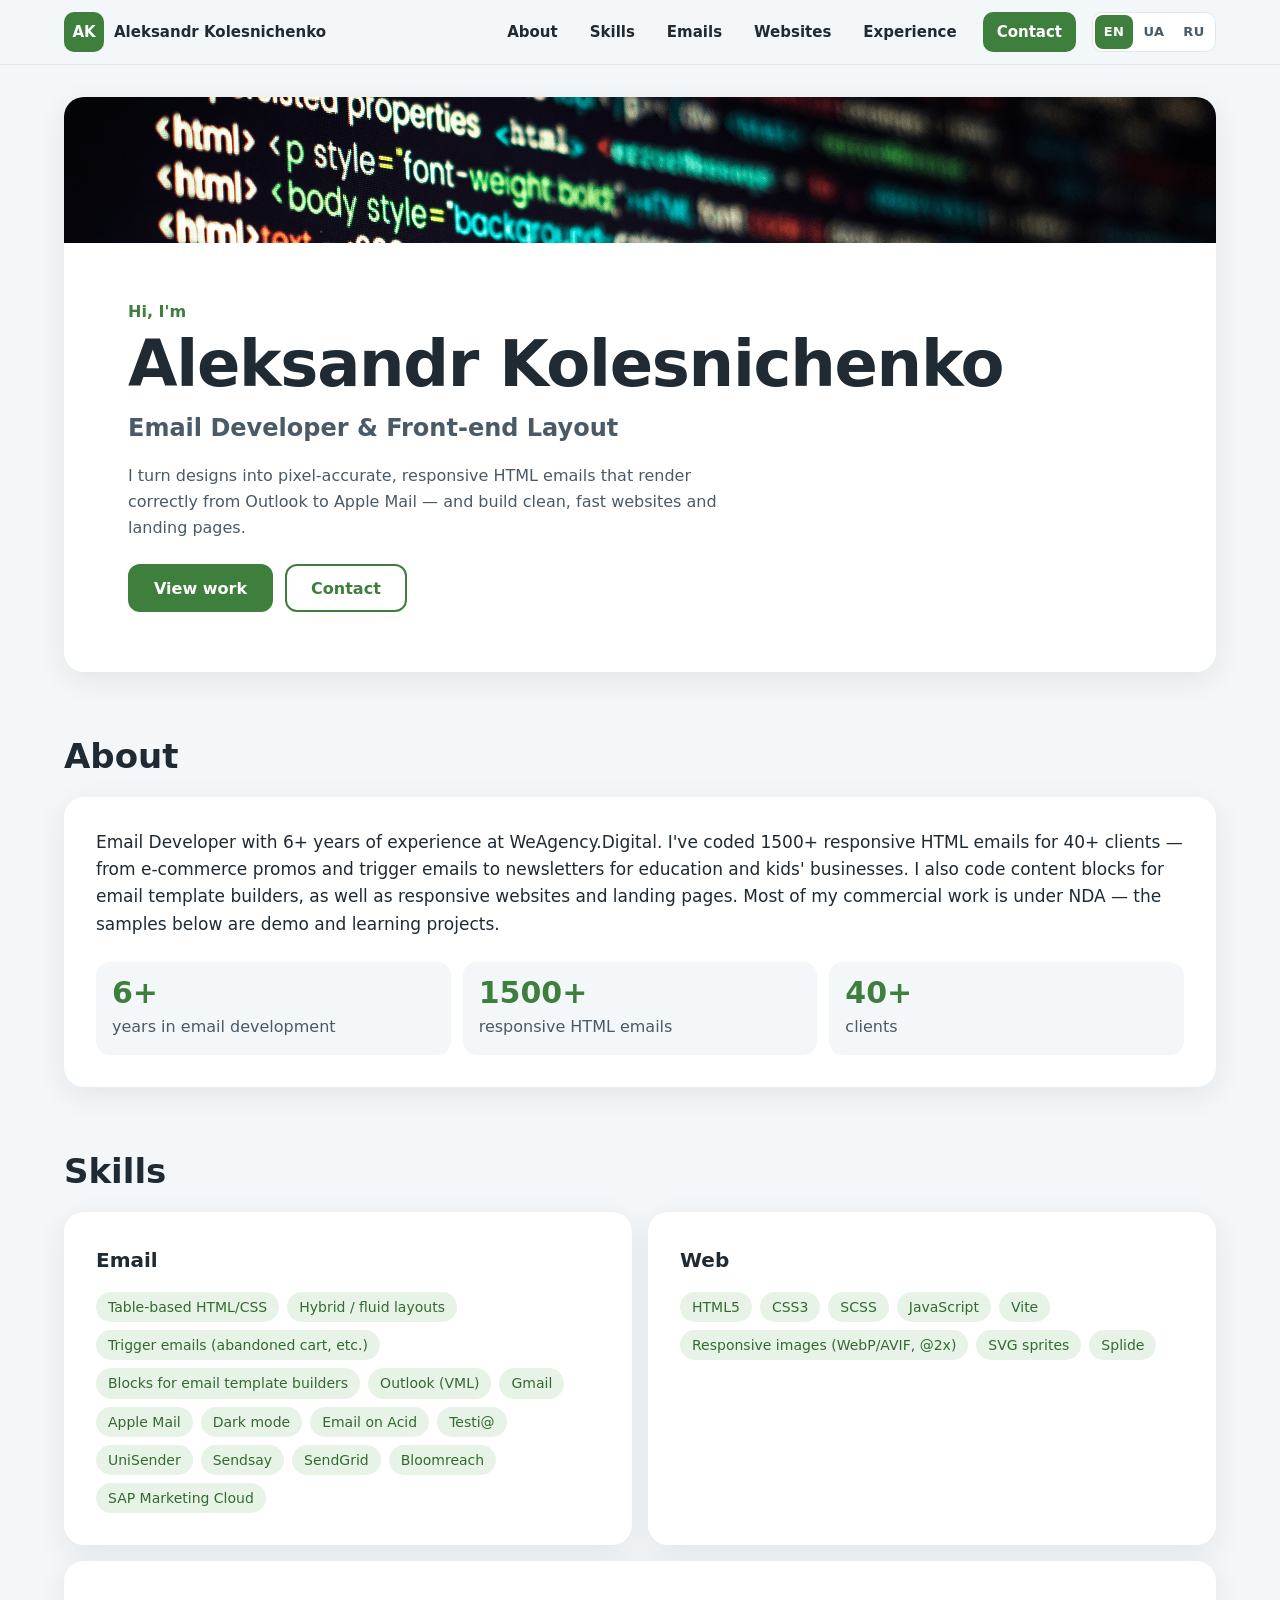
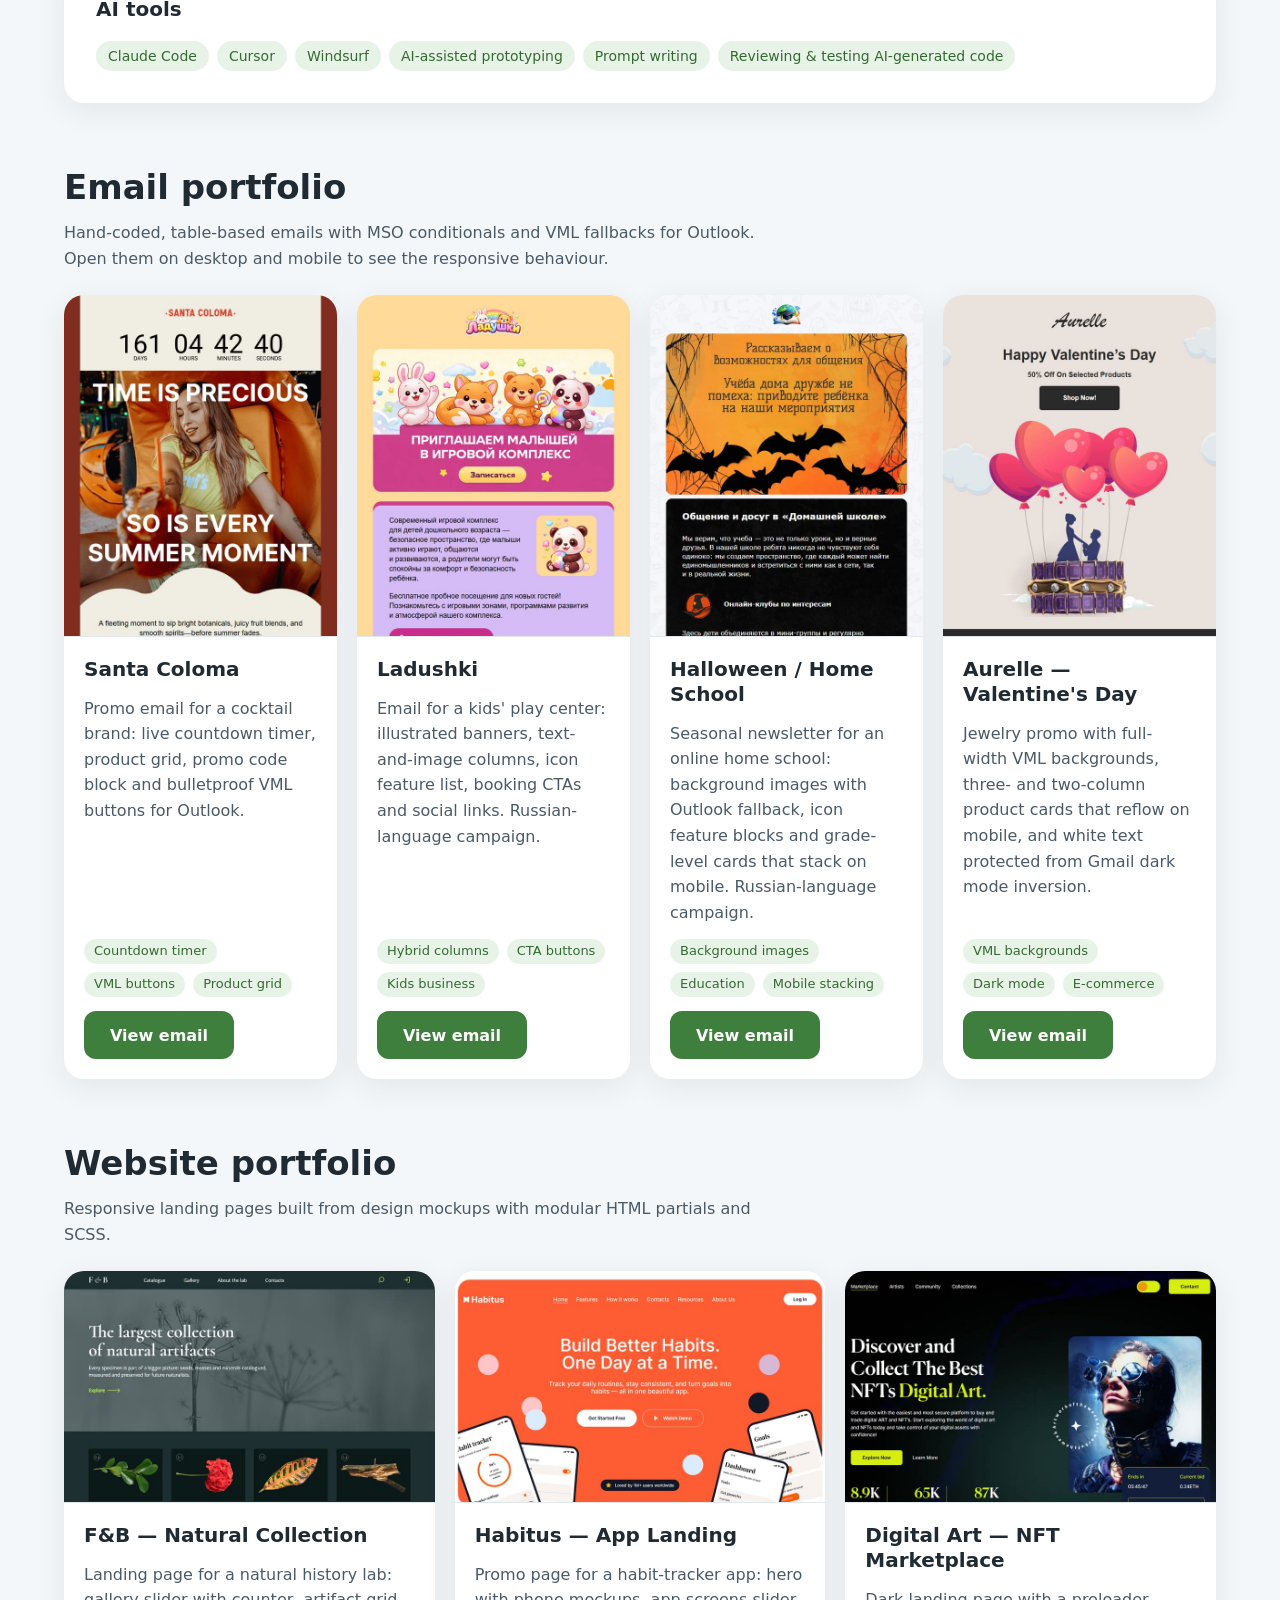
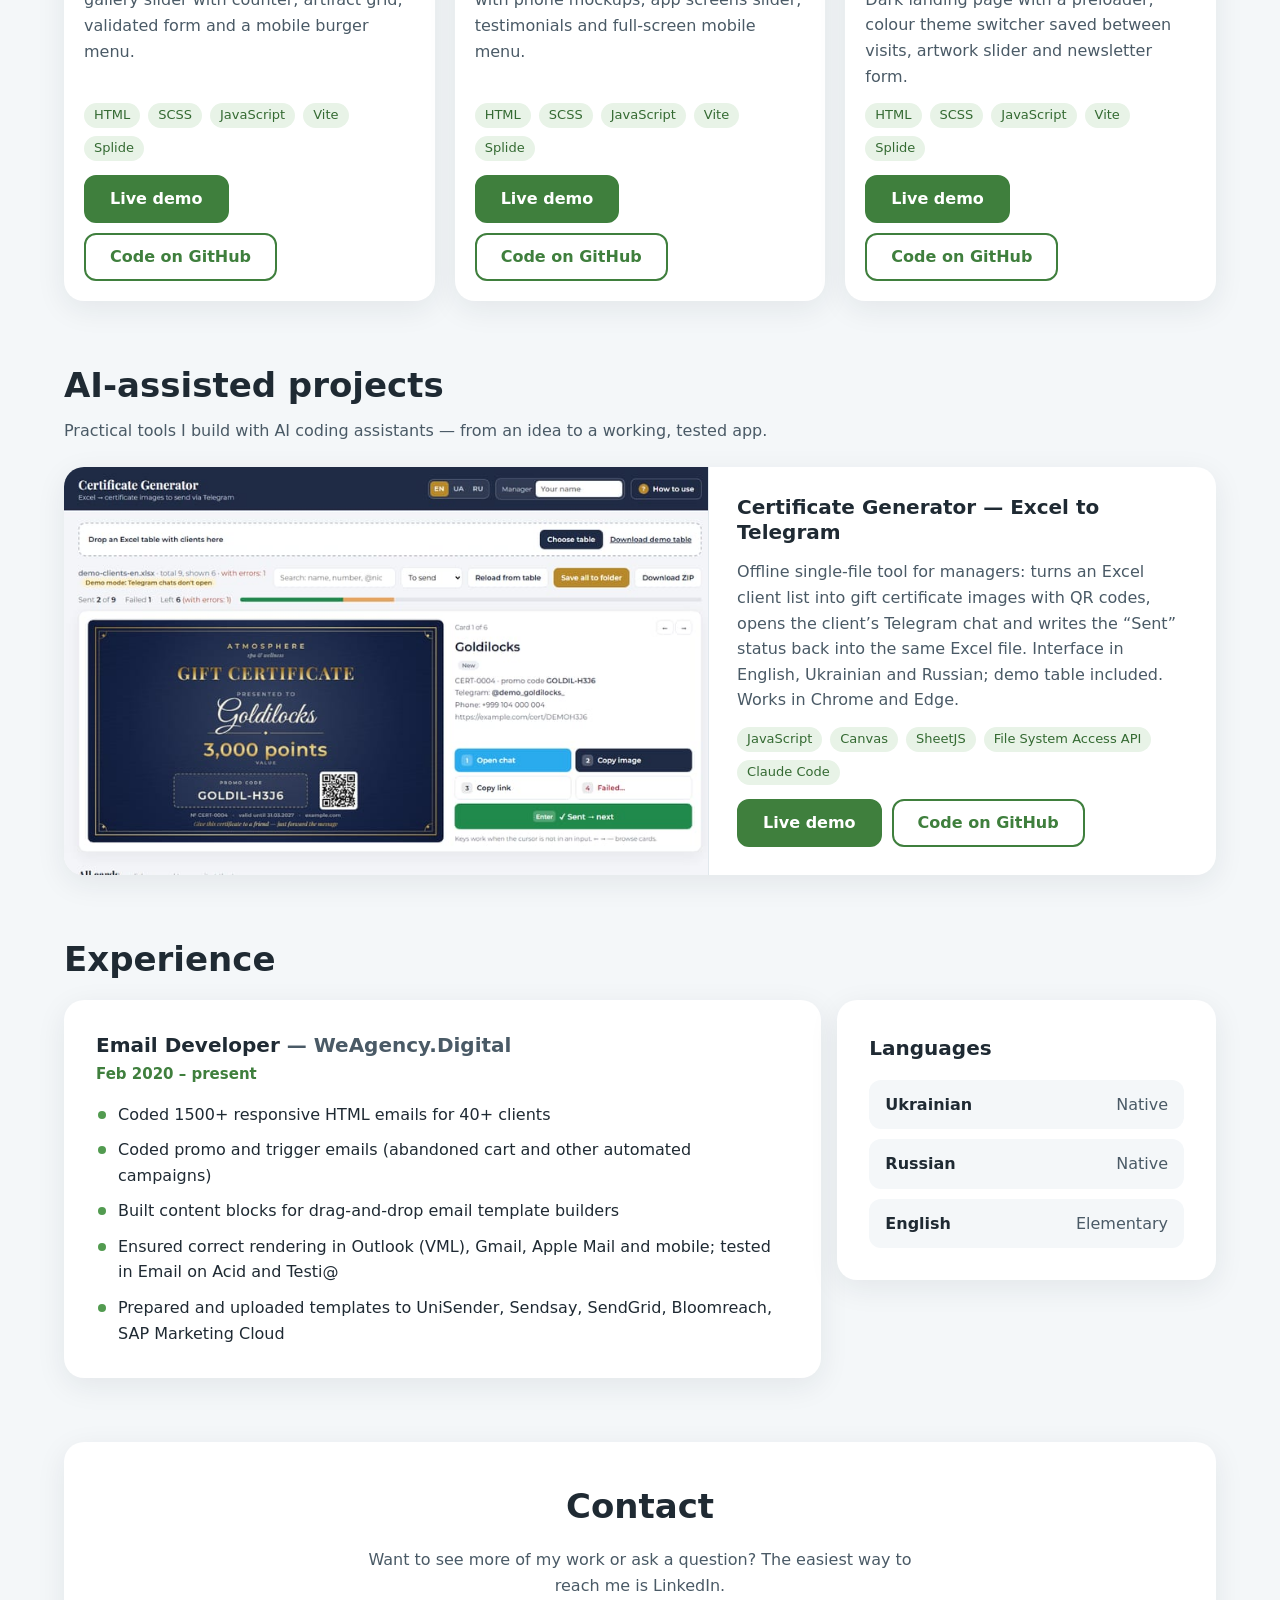
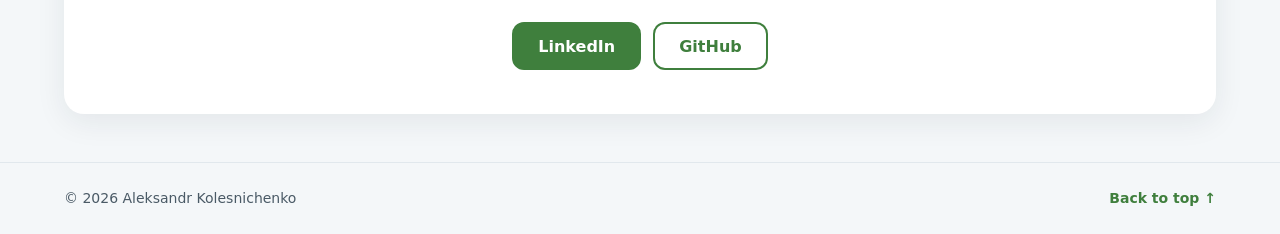
==== index.html @ 4d50a489 "CV and portfolio site (EN/UA/RU) with HTML email samples" ====
<!DOCTYPE html>
<html lang="en">

<head>
	<meta charset="utf-8">
	<meta name="viewport" content="width=device-width, initial-scale=1">
	<title>Aleksandr Kolesnichenko — Email Developer &amp; Front-end Layout</title>
	<meta name="description" content="Email Developer with 6+ years of experience: 1500+ responsive HTML emails for 40+ clients, plus responsive websites and landing pages. Portfolio and CV.">
	<meta name="author" content="Aleksandr Kolesnichenko">
	<meta name="theme-color" content="#f4f7f9">

	<meta property="og:type" content="website">
	<meta property="og:site_name" content="Aleksandr Kolesnichenko">
	<meta property="og:title" content="Aleksandr Kolesnichenko — Email Developer &amp; Front-end Layout">
	<meta property="og:description" content="6+ years, 1500+ responsive HTML emails for 40+ clients. Email and website portfolio.">
	<meta property="og:url" content="https://kolesander-2020.github.io/">
	<meta property="og:image" content="https://kolesander-2020.github.io/img/og-image.png">
	<meta property="og:image:width" content="1200">
	<meta property="og:image:height" content="630">
	<meta property="og:image:alt" content="Aleksandr Kolesnichenko — Email Developer &amp; Front-end Layout">
	<meta property="og:locale" content="en_US">
	<meta name="twitter:card" content="summary_large_image">

	<link rel="alternate" hreflang="en" href="https://kolesander-2020.github.io/">
	<link rel="alternate" hreflang="uk" href="https://kolesander-2020.github.io/uk/">
	<link rel="alternate" hreflang="ru" href="https://kolesander-2020.github.io/ru/">
	<link rel="alternate" hreflang="x-default" href="https://kolesander-2020.github.io/">

	<link rel="icon" type="image/png" sizes="32x32" href="img/favicon-32x32.png">
	<link rel="apple-touch-icon" href="img/apple-touch-icon.png">
	<link rel="stylesheet" href="css/style.css">
</head>

<body>
	<a class="skip-link" href="#main">Skip to content</a>

	<header class="header">
		<div class="container header_inner">
			<a class="logo" href="#top" aria-label="Aleksandr Kolesnichenko — back to top">
				<span class="logo_mark" aria-hidden="true">AK</span>
				<span class="logo_name">Aleksandr Kolesnichenko</span>
			</a>

			<ul class="lang-switch" aria-label="Language">
				<li><a class="lang-switch_link" href="index.html" lang="en" hreflang="en" aria-current="page" title="English">EN</a></li>
				<li><a class="lang-switch_link" href="uk/index.html" lang="uk" hreflang="uk" title="Українська">UA</a></li>
				<li><a class="lang-switch_link" href="ru/index.html" lang="ru" hreflang="ru" title="Русский">RU</a></li>
			</ul>

			<button class="burger js-burger" type="button" aria-label="Open menu" data-label-open="Open menu" data-label-close="Close menu" aria-expanded="false" aria-controls="nav">
				<span class="burger_line"></span>
			</button>

			<nav class="nav js-nav" id="nav" aria-label="Main">
				<ul class="nav_list">
					<li><a class="nav_link" href="#about">About</a></li>
					<li><a class="nav_link" href="#skills">Skills</a></li>
					<li><a class="nav_link" href="#emails">Emails</a></li>
					<li><a class="nav_link" href="#websites">Websites</a></li>
					<li><a class="nav_link" href="#experience">Experience</a></li>
					<li><a class="nav_link nav_link-accent" href="#contact">Contact</a></li>
				</ul>
			</nav>
		</div>
	</header>

	<main id="main">
		<section class="hero" id="top" aria-labelledby="hero-title">
			<div class="container">
				<div class="hero_card card">
					<img class="hero_banner" src="img/banner_top.png" width="1200" height="146" alt="">
					<div class="hero_body">
						<p class="hero_kicker">Hi, I'm</p>
						<h1 class="hero_title" id="hero-title">Aleksandr Kolesnichenko</h1>
						<p class="hero_role">Email Developer &amp; Front-end Layout</p>
						<p class="hero_text">I turn designs into pixel-accurate, responsive HTML emails that render correctly from Outlook to Apple Mail — and build clean, fast websites and landing pages.</p>
						<div class="hero_actions">
							<a class="btn btn-primary" href="#emails">View work</a>
							<a class="btn btn-outline" href="#contact">Contact</a>
						</div>
					</div>
				</div>
			</div>
		</section>

		<section class="section" id="about" aria-labelledby="about-title">
			<div class="container">
				<h2 class="section_title" id="about-title">About</h2>
				<div class="card about_card">
					<p class="about_text">Email Developer with 6+ years of experience at WeAgency.Digital. I've coded 1500+ responsive HTML emails for 40+ clients — from e-commerce promos and trigger emails to newsletters for education and kids' businesses. I also code content blocks for email template builders, as well as responsive websites and landing pages. Most of my commercial work is under NDA — the samples below are demo and learning projects.</p>
					<ul class="facts" aria-label="Key numbers">
						<li class="fact"><span class="fact_num">6+</span><span class="fact_label">years in email development</span></li>
						<li class="fact"><span class="fact_num">1500+</span><span class="fact_label">responsive HTML emails</span></li>
						<li class="fact"><span class="fact_num">40+</span><span class="fact_label">clients</span></li>
					</ul>
				</div>
			</div>
		</section>

		<section class="section" id="skills" aria-labelledby="skills-title">
			<div class="container">
				<h2 class="section_title" id="skills-title">Skills</h2>
				<div class="skills">
					<div class="card skills_group">
						<h3 class="skills_title">Email</h3>
						<ul class="tags">
							<li class="tag">Table-based HTML/CSS</li>
							<li class="tag">Hybrid / fluid layouts</li>
							<li class="tag">Trigger emails (abandoned cart, etc.)</li>
							<li class="tag">Blocks for email template builders</li>
							<li class="tag">Outlook (VML)</li>
							<li class="tag">Gmail</li>
							<li class="tag">Apple Mail</li>
							<li class="tag">Dark mode</li>
							<li class="tag">Email on Acid</li>
							<li class="tag">Testi@</li>
							<li class="tag">UniSender</li>
							<li class="tag">Sendsay</li>
							<li class="tag">SendGrid</li>
							<li class="tag">Bloomreach</li>
							<li class="tag">SAP Marketing Cloud</li>
						</ul>
					</div>
					<div class="card skills_group">
						<h3 class="skills_title">Web</h3>
						<ul class="tags">
							<li class="tag">HTML5</li>
							<li class="tag">CSS3</li>
							<li class="tag">SCSS</li>
							<li class="tag">JavaScript</li>
							<li class="tag">Vite</li>
							<li class="tag">Responsive images (WebP/AVIF, @2x)</li>
							<li class="tag">SVG sprites</li>
							<li class="tag">Splide</li>
						</ul>
					</div>
					<div class="card skills_group skills_group-wide">
						<h3 class="skills_title">AI tools</h3>
						<ul class="tags">
							<li class="tag">Claude Code</li>
							<li class="tag">Cursor</li>
							<li class="tag">Windsurf</li>
							<li class="tag">AI-assisted prototyping</li>
							<li class="tag">Prompt writing</li>
							<li class="tag">Reviewing &amp; testing AI-generated code</li>
						</ul>
					</div>
				</div>
			</div>
		</section>

		<section class="section" id="emails" aria-labelledby="emails-title">
			<div class="container">
				<h2 class="section_title" id="emails-title">Email portfolio</h2>
				<p class="section_lead">Hand-coded, table-based emails with MSO conditionals and VML fallbacks for Outlook. Open them on desktop and mobile to see the responsive behaviour.</p>
				<ul class="works works-emails">
					<li class="card work">
						<img class="work_img" src="img/email_santa.jpg" width="600" height="750" loading="lazy" alt="Santa Coloma email: brand logo, countdown timer and a summer cocktail photo">
						<div class="work_body">
							<h3 class="work_title">Santa Coloma</h3>
							<p class="work_text">Promo email for a cocktail brand: live countdown timer, product grid, promo code block and bulletproof VML buttons for Outlook.</p>
							<ul class="tags tags-small">
								<li class="tag">Countdown timer</li>
								<li class="tag">VML buttons</li>
								<li class="tag">Product grid</li>
							</ul>
							<a class="btn btn-primary work_btn" href="emails/Santa_Coloma/Santa_Coloma.html" target="_blank" rel="noopener">View email<span class="visually-hidden"> Santa Coloma (opens in a new tab)</span></a>
						</div>
					</li>
					<li class="card work">
						<img class="work_img" src="img/email_ladushki.jpg" width="600" height="750" loading="lazy" alt="Ladushki email for a kids' play center with a bright illustrated banner">
						<div class="work_body">
							<h3 class="work_title">Ladushki</h3>
							<p class="work_text">Email for a kids' play center: illustrated banners, text-and-image columns, icon feature list, booking CTAs and social links. Russian-language campaign.</p>
							<ul class="tags tags-small">
								<li class="tag">Hybrid columns</li>
								<li class="tag">CTA buttons</li>
								<li class="tag">Kids business</li>
							</ul>
							<a class="btn btn-primary work_btn" href="emails/Ladushki/Ladushki.html" target="_blank" rel="noopener">View email<span class="visually-hidden"> Ladushki (opens in a new tab)</span></a>
						</div>
					</li>
					<li class="card work">
						<img class="work_img" src="img/email_halloween.jpg" width="600" height="750" loading="lazy" alt="Halloween-themed email for an online home school">
						<div class="work_body">
							<h3 class="work_title">Halloween / Home School</h3>
							<p class="work_text">Seasonal newsletter for an online home school: background images with Outlook fallback, icon feature blocks and grade-level cards that stack on mobile. Russian-language campaign.</p>
							<ul class="tags tags-small">
								<li class="tag">Background images</li>
								<li class="tag">Education</li>
								<li class="tag">Mobile stacking</li>
							</ul>
							<a class="btn btn-primary work_btn" href="emails/Email_Halloween/Email_Halloween.html" target="_blank" rel="noopener">View email<span class="visually-hidden"> Halloween / Home School (opens in a new tab)</span></a>
						</div>
					</li>
					<li class="card work">
						<img class="work_img" src="img/email_valentines.jpg" width="600" height="750" loading="lazy" alt="Aurelle Valentine's Day jewelry email with heart balloons">
						<div class="work_body">
							<h3 class="work_title">Aurelle — Valentine's Day</h3>
							<p class="work_text">Jewelry promo with full-width VML backgrounds, three- and two-column product cards that reflow on mobile, and white text protected from Gmail dark mode inversion.</p>
							<ul class="tags tags-small">
								<li class="tag">VML backgrounds</li>
								<li class="tag">Dark mode</li>
								<li class="tag">E-commerce</li>
							</ul>
							<a class="btn btn-primary work_btn" href="emails/Valentines_Day/Valentines_Day.html" target="_blank" rel="noopener">View email<span class="visually-hidden"> Aurelle Valentine's Day (opens in a new tab)</span></a>
						</div>
					</li>
				</ul>
			</div>
		</section>

		<section class="section" id="websites" aria-labelledby="websites-title">
			<div class="container">
				<h2 class="section_title" id="websites-title">Website portfolio</h2>
				<p class="section_lead">Responsive landing pages built from design mockups with modular HTML partials and SCSS.</p>
				<ul class="works works-sites">
					<li class="card work">
						<img class="work_img" src="img/site_fb.jpg" width="800" height="500" loading="lazy" alt="F&amp;B natural artifacts collection landing page">
						<div class="work_body">
							<h3 class="work_title">F&amp;B — Natural Collection</h3>
							<p class="work_text">Landing page for a natural history lab: gallery slider with counter, artifact grid, validated form and a mobile burger menu.</p>
							<ul class="tags tags-small">
								<li class="tag">HTML</li>
								<li class="tag">SCSS</li>
								<li class="tag">JavaScript</li>
								<li class="tag">Vite</li>
								<li class="tag">Splide</li>
							</ul>
							<div class="work_actions">
								<a class="btn btn-primary" href="https://kolesander-2020.github.io/fb-natural-collection/" target="_blank" rel="noopener">Live demo<span class="visually-hidden"> F&amp;B (opens in a new tab)</span></a>
								<a class="btn btn-outline" href="https://github.com/KOLESANDER-2020/fb-natural-collection" target="_blank" rel="noopener">Code on GitHub<span class="visually-hidden"> F&amp;B (opens in a new tab)</span></a>
							</div>
						</div>
					</li>
					<li class="card work">
						<img class="work_img" src="img/site_habitus.jpg" width="800" height="500" loading="lazy" alt="Habitus habit tracker app landing page with phone mockups">
						<div class="work_body">
							<h3 class="work_title">Habitus — App Landing</h3>
							<p class="work_text">Promo page for a habit-tracker app: hero with phone mockups, app screens slider, testimonials and full-screen mobile menu.</p>
							<ul class="tags tags-small">
								<li class="tag">HTML</li>
								<li class="tag">SCSS</li>
								<li class="tag">JavaScript</li>
								<li class="tag">Vite</li>
								<li class="tag">Splide</li>
							</ul>
							<div class="work_actions">
								<a class="btn btn-primary" href="https://kolesander-2020.github.io/habitus-landing/" target="_blank" rel="noopener">Live demo<span class="visually-hidden"> Habitus (opens in a new tab)</span></a>
								<a class="btn btn-outline" href="https://github.com/KOLESANDER-2020/habitus-landing" target="_blank" rel="noopener">Code on GitHub<span class="visually-hidden"> Habitus (opens in a new tab)</span></a>
							</div>
						</div>
					</li>
					<li class="card work">
						<img class="work_img" src="img/site_marketplace.jpg" width="800" height="500" loading="lazy" alt="Digital Art NFT marketplace landing page with a dark hero section">
						<div class="work_body">
							<h3 class="work_title">Digital Art — NFT Marketplace</h3>
							<p class="work_text">Dark landing page with a preloader, colour theme switcher saved between visits, artwork slider and newsletter form.</p>
							<ul class="tags tags-small">
								<li class="tag">HTML</li>
								<li class="tag">SCSS</li>
								<li class="tag">JavaScript</li>
								<li class="tag">Vite</li>
								<li class="tag">Splide</li>
							</ul>
							<div class="work_actions">
								<a class="btn btn-primary" href="https://kolesander-2020.github.io/digital-art-nft-landing/" target="_blank" rel="noopener">Live demo<span class="visually-hidden"> Digital Art (opens in a new tab)</span></a>
								<a class="btn btn-outline" href="https://github.com/KOLESANDER-2020/digital-art-nft-landing" target="_blank" rel="noopener">Code on GitHub<span class="visually-hidden"> Digital Art (opens in a new tab)</span></a>
							</div>
						</div>
					</li>
				</ul>
			</div>
		</section>

		<section class="section" id="ai-projects" aria-labelledby="ai-title">
			<div class="container">
				<h2 class="section_title" id="ai-title">AI-assisted projects</h2>
				<p class="section_lead">Practical tools I build with AI coding assistants — from an idea to a working, tested app.</p>
				<ul class="works works-ai">
					<li class="card work work-wide">
						<img class="work_img" src="img/site_certificates.jpg" width="800" height="500" loading="lazy" alt="Certificate Generator: a gift certificate with a QR code next to the client card and Telegram sending buttons">
						<div class="work_body">
							<h3 class="work_title">Certificate Generator — Excel to Telegram</h3>
							<p class="work_text">Offline single-file tool for managers: turns an Excel client list into gift certificate images with QR codes, opens the client’s Telegram chat and writes the “Sent” status back into the same Excel file. Interface in English, Ukrainian and Russian; demo table included. Works in Chrome and Edge.</p>
							<ul class="tags tags-small">
								<li class="tag">JavaScript</li>
								<li class="tag">Canvas</li>
								<li class="tag">SheetJS</li>
								<li class="tag">File System Access API</li>
								<li class="tag">Claude Code</li>
							</ul>
							<div class="work_actions">
								<a class="btn btn-primary" href="https://kolesander-2020.github.io/certificate-generator/?lang=en" target="_blank" rel="noopener">Live demo<span class="visually-hidden"> (opens in a new tab)</span></a>
								<a class="btn btn-outline" href="https://github.com/KOLESANDER-2020/certificate-generator" target="_blank" rel="noopener">Code on GitHub<span class="visually-hidden"> (opens in a new tab)</span></a>
							</div>
						</div>
					</li>
				</ul>
			</div>
		</section>

		<section class="section" id="experience" aria-labelledby="experience-title">
			<div class="container">
				<h2 class="section_title" id="experience-title">Experience</h2>
				<div class="experience">
					<article class="card job">
						<div class="job_head">
							<h3 class="job_title">Email Developer <span class="job_company">— WeAgency.Digital</span></h3>
							<p class="job_date"><time datetime="2020-02">Feb 2020</time> – present</p>
						</div>
						<ul class="job_list">
							<li>Coded 1500+ responsive HTML emails for 40+ clients</li>
							<li>Coded promo and trigger emails (abandoned cart and other automated campaigns)</li>
							<li>Built content blocks for drag-and-drop email template builders</li>
							<li>Ensured correct rendering in Outlook (VML), Gmail, Apple Mail and mobile; tested in Email on Acid and Testi@</li>
							<li>Prepared and uploaded templates to UniSender, Sendsay, SendGrid, Bloomreach, SAP Marketing Cloud</li>
						</ul>
					</article>

					<div class="card languages">
						<h3 class="skills_title">Languages</h3>
						<ul class="lang_list">
							<li class="lang"><span class="lang_name">Ukrainian</span><span class="lang_level">Native</span></li>
							<li class="lang"><span class="lang_name">Russian</span><span class="lang_level">Native</span></li>
							<li class="lang"><span class="lang_name">English</span><span class="lang_level">Elementary</span></li>
						</ul>
					</div>
				</div>
			</div>
		</section>

		<section class="section" id="contact" aria-labelledby="contact-title">
			<div class="container">
				<div class="card contact">
					<h2 class="section_title" id="contact-title">Contact</h2>
					<p class="contact_text">Want to see more of my work or ask a question? The easiest way to reach me is LinkedIn.</p>
					<div class="contact_actions">
						<a class="btn btn-primary" href="https://www.linkedin.com/in/aleksandr-kolesnichenko-676724246/" target="_blank" rel="noopener">LinkedIn<span class="visually-hidden"> (opens in a new tab)</span></a>
						<a class="btn btn-outline" href="https://github.com/KOLESANDER-2020" target="_blank" rel="noopener">GitHub<span class="visually-hidden"> (opens in a new tab)</span></a>
					</div>
				</div>
			</div>
		</section>
	</main>

	<footer class="footer">
		<div class="container footer_inner">
			<p>&copy; <span class="js-year">2025</span> Aleksandr Kolesnichenko</p>
			<a class="footer_link" href="#top">Back to top ↑</a>
		</div>
	</footer>

	<script src="js/main.js"></script>
</body>

</html>
---- css/style.css ----
/* ==========================================================================
   Aleksandr Kolesnichenko — CV / Portfolio
   Mobile first: 375 → 768 → 1280+
   ========================================================================== */

:root {
	--bg: #f4f7f9;
	--card: #ffffff;
	--text: #1f2a33;
	--text-muted: #4a5a66;
	--accent: #529b50;
	--accent-strong: #3f7f3d;
	--accent-hover: #346a32;
	--accent-soft: #e8f3e7;
	--border: #e1e8ed;
	--radius: 20px;
	--shadow: 0 8px 30px rgba(31, 42, 51, 0.08);
	--shadow-hover: 0 14px 40px rgba(31, 42, 51, 0.14);
	--container: 1200px;
	--header-h: 64px;
	--font: system-ui, -apple-system, "Segoe UI", Roboto, "Helvetica Neue", Arial, sans-serif;
}

/* ---------- Reset ---------- */

*,
*::before,
*::after {
	box-sizing: border-box;
}

html {
	scroll-behavior: smooth;
	scroll-padding-top: calc(var(--header-h) + 16px);
	-webkit-text-size-adjust: 100%;
}

@media (prefers-reduced-motion: reduce) {
	html {
		scroll-behavior: auto;
	}

	*,
	*::before,
	*::after {
		transition: none !important;
	}
}

body {
	margin: 0;
	font-family: var(--font);
	font-size: 16px;
	line-height: 1.6;
	color: var(--text);
	background-color: var(--bg);
}

body.menu-open {
	overflow: hidden;
}

h1,
h2,
h3,
p,
ul {
	margin: 0;
}

ul {
	padding: 0;
	list-style: none;
}

img {
	display: block;
	max-width: 100%;
	height: auto;
}

a {
	color: var(--accent-strong);
}

:focus-visible {
	outline: 3px solid var(--accent-strong);
	outline-offset: 3px;
	border-radius: 4px;
}

.visually-hidden {
	position: absolute;
	width: 1px;
	height: 1px;
	margin: -1px;
	padding: 0;
	overflow: hidden;
	clip: rect(0 0 0 0);
	clip-path: inset(50%);
	white-space: nowrap;
	border: 0;
}

.skip-link {
	position: absolute;
	top: -100px;
	left: 16px;
	z-index: 100;
	padding: 10px 16px;
	border-radius: 10px;
	color: #ffffff;
	background-color: var(--accent-strong);
	text-decoration: none;
	font-weight: 600;
}

.skip-link:focus {
	top: 12px;
}

/* ---------- Layout ---------- */

.container {
	width: 100%;
	max-width: var(--container);
	margin: 0 auto;
	padding: 0 16px;
}

.card {
	background-color: var(--card);
	border-radius: var(--radius);
	box-shadow: var(--shadow);
}

.section {
	padding: 48px 0 0;
}

.section_title {
	margin-bottom: 20px;
	font-size: 28px;
	line-height: 1.2;
	font-weight: 700;
}

.section_lead {
	max-width: 720px;
	margin: -8px 0 24px;
	color: var(--text-muted);
}

/* ---------- Buttons & tags ---------- */

.btn {
	display: inline-flex;
	align-items: center;
	justify-content: center;
	min-height: 48px;
	padding: 12px 24px;
	border: 2px solid var(--accent-strong);
	border-radius: 12px;
	font-size: 16px;
	font-weight: 600;
	line-height: 1.2;
	text-align: center;
	text-decoration: none;
	transition: background-color 0.2s ease, color 0.2s ease, border-color 0.2s ease;
}

.btn-primary {
	color: #ffffff;
	background-color: var(--accent-strong);
}

.btn-primary:hover {
	background-color: var(--accent-hover);
	border-color: var(--accent-hover);
}

.btn-outline {
	color: var(--accent-strong);
	background-color: transparent;
}

.btn-outline:hover {
	color: #ffffff;
	background-color: var(--accent-strong);
}

.tags {
	display: flex;
	flex-wrap: wrap;
	gap: 8px;
}

.tag {
	padding: 6px 12px;
	border-radius: 999px;
	font-size: 14px;
	line-height: 1.3;
	color: var(--accent-hover);
	background-color: var(--accent-soft);
}

.tags-small .tag {
	padding: 4px 10px;
	font-size: 13px;
}

/* ---------- Header ---------- */

.header {
	position: sticky;
	top: 0;
	z-index: 50;
	border-bottom: 1px solid var(--border);
}

/* blur on a pseudo-element: backdrop-filter on .header itself would trap the fixed mobile nav */
.header::before {
	content: "";
	position: absolute;
	top: 0;
	right: 0;
	bottom: 0;
	left: 0;
	z-index: -1;
	background-color: rgba(244, 247, 249, 0.92);
	backdrop-filter: blur(8px);
	-webkit-backdrop-filter: blur(8px);
}

.header_inner {
	display: flex;
	align-items: center;
	justify-content: space-between;
	gap: 16px;
	min-height: var(--header-h);
}

.logo {
	display: inline-flex;
	align-items: center;
	gap: 10px;
	color: var(--text);
	font-weight: 700;
	text-decoration: none;
}

.logo_mark {
	display: inline-flex;
	align-items: center;
	justify-content: center;
	width: 40px;
	height: 40px;
	border-radius: 10px;
	font-size: 15px;
	color: #ffffff;
	background-color: var(--accent-strong);
}

.logo_name {
	font-size: 15px;
}

/* full name is in the link's aria-label; hide the text on narrow phones */
@media (max-width: 419px) {
	.logo_name {
		display: none;
	}
}

.lang-switch {
	display: flex;
	align-items: center;
	gap: 2px;
	margin-left: auto;
	padding: 3px;
	border-radius: 10px;
	background-color: var(--card);
	box-shadow: inset 0 0 0 1px var(--border);
}

.lang-switch_link {
	display: inline-flex;
	align-items: center;
	justify-content: center;
	min-width: 38px;
	height: 34px;
	padding: 0 8px;
	border-radius: 8px;
	font-size: 13px;
	font-weight: 700;
	letter-spacing: 0.03em;
	color: var(--text-muted);
	text-decoration: none;
	transition: background-color 0.2s ease, color 0.2s ease;
}

.lang-switch_link:hover {
	color: var(--accent-strong);
}

.lang-switch_link[aria-current="page"] {
	color: #ffffff;
	background-color: var(--accent-strong);
}

.burger {
	position: relative;
	z-index: 60;
	width: 44px;
	height: 44px;
	padding: 0;
	border: 0;
	border-radius: 10px;
	background-color: transparent;
	cursor: pointer;
}

.burger_line,
.burger::before,
.burger::after {
	position: absolute;
	left: 10px;
	width: 24px;
	height: 2px;
	border-radius: 2px;
	background-color: var(--text);
	transition: transform 0.3s ease, opacity 0.3s ease;
}

.burger::before,
.burger::after {
	content: "";
}

.burger_line {
	top: 21px;
}

.burger::before {
	top: 14px;
}

.burger::after {
	top: 28px;
}

.burger[aria-expanded="true"] .burger_line {
	opacity: 0;
}

.burger[aria-expanded="true"]::before {
	transform: translateY(7px) rotate(45deg);
}

.burger[aria-expanded="true"]::after {
	transform: translateY(-7px) rotate(-45deg);
}

.nav {
	display: none;
	position: fixed;
	top: 0;
	right: 0;
	bottom: 0;
	left: 0;
	z-index: 55;
	padding: calc(var(--header-h) + 24px) 16px 32px;
	overflow-y: auto;
	background-color: var(--bg);
}

.nav.open {
	display: block;
}

.nav_list {
	display: flex;
	flex-direction: column;
	gap: 8px;
}

.nav_link {
	display: block;
	padding: 12px 8px;
	font-size: 22px;
	font-weight: 600;
	color: var(--text);
	text-decoration: none;
	border-radius: 10px;
}

.nav_link:hover {
	color: var(--accent-strong);
}

/* ---------- Hero ---------- */

.hero {
	padding: 24px 0 0;
}

.hero_card {
	overflow: hidden;
}

.hero_banner {
	width: 100%;
	height: 72px;
	object-fit: cover;
}

.hero_body {
	padding: 28px 20px 32px;
}

.hero_kicker {
	margin-bottom: 4px;
	font-size: 16px;
	font-weight: 600;
	color: var(--accent-strong);
}

.hero_title {
	font-size: 34px;
	line-height: 1.1;
	font-weight: 800;
	letter-spacing: -0.02em;
}

.hero_role {
	margin-top: 10px;
	font-size: 20px;
	font-weight: 600;
	color: var(--text-muted);
}

.hero_text {
	max-width: 620px;
	margin-top: 16px;
	color: var(--text-muted);
}

.hero_actions {
	display: flex;
	flex-wrap: wrap;
	gap: 12px;
	margin-top: 24px;
}

/* ---------- About ---------- */

.about_card {
	padding: 24px 20px;
}

.about_text {
	font-size: 17px;
}

.facts {
	display: grid;
	grid-template-columns: 1fr;
	gap: 12px;
	margin-top: 24px;
}

.fact {
	display: flex;
	align-items: baseline;
	gap: 12px;
	padding: 16px;
	border-radius: 14px;
	background-color: var(--bg);
}

.fact_num {
	font-size: 30px;
	font-weight: 800;
	line-height: 1;
	color: var(--accent-strong);
}

.fact_label {
	color: var(--text-muted);
}

/* ---------- Skills ---------- */

.skills {
	display: grid;
	gap: 16px;
}

.skills_group {
	padding: 24px 20px;
}

.skills_title {
	margin-bottom: 16px;
	font-size: 20px;
}

/* ---------- Works ---------- */

.works {
	display: grid;
	gap: 20px;
}

.work {
	display: flex;
	flex-direction: column;
	overflow: hidden;
	transition: box-shadow 0.2s ease, transform 0.2s ease;
}

.work:hover {
	box-shadow: var(--shadow-hover);
	transform: translateY(-2px);
}

.work_img {
	width: 100%;
	border-bottom: 1px solid var(--border);
	background-color: var(--bg);
}

.works-emails .work_img {
	aspect-ratio: 4 / 5;
	object-fit: cover;
	object-position: top;
}

.works-sites .work_img {
	aspect-ratio: 16 / 10;
	object-fit: cover;
	object-position: top;
}

.work_body {
	display: flex;
	flex-direction: column;
	flex-grow: 1;
	gap: 14px;
	padding: 20px;
}

.work_title {
	font-size: 20px;
	line-height: 1.25;
}

.work_text {
	flex-grow: 1;
	color: var(--text-muted);
}

.work_btn {
	align-self: flex-start;
}

.work_actions {
	display: flex;
	flex-wrap: wrap;
	gap: 10px;
}

.works-ai .work_img {
	aspect-ratio: 16 / 10;
	object-fit: cover;
	object-position: top left;
}

/* ---------- Experience ---------- */

.experience {
	display: grid;
	gap: 16px;
}

.job,
.languages {
	padding: 24px 20px;
}

.job_head {
	margin-bottom: 16px;
}

.job_title {
	font-size: 20px;
	line-height: 1.3;
}

.job_company {
	font-weight: 600;
	color: var(--text-muted);
}

.job_date {
	margin-top: 4px;
	font-size: 15px;
	color: var(--accent-strong);
	font-weight: 600;
}

.job_list {
	display: grid;
	gap: 10px;
}

.job_list li {
	position: relative;
	padding-left: 22px;
}

.job_list li::before {
	content: "";
	position: absolute;
	top: 9px;
	left: 2px;
	width: 8px;
	height: 8px;
	border-radius: 50%;
	background-color: var(--accent);
}

.lang_list {
	display: grid;
	gap: 10px;
}

.lang {
	display: flex;
	justify-content: space-between;
	gap: 12px;
	padding: 12px 16px;
	border-radius: 12px;
	background-color: var(--bg);
}

.lang_name {
	font-weight: 600;
}

.lang_level {
	color: var(--text-muted);
}

/* ---------- Contact ---------- */

.contact {
	padding: 28px 20px;
	text-align: center;
}

.contact_text {
	max-width: 560px;
	margin: 0 auto;
	color: var(--text-muted);
}

.contact_actions {
	display: flex;
	flex-wrap: wrap;
	justify-content: center;
	gap: 12px;
	margin-top: 24px;
}

/* ---------- Footer ---------- */

.footer {
	margin-top: 48px;
	padding: 24px 0;
	border-top: 1px solid var(--border);
	font-size: 14px;
	color: var(--text-muted);
}

.footer_inner {
	display: flex;
	flex-wrap: wrap;
	align-items: center;
	justify-content: space-between;
	gap: 12px;
}

.footer_link {
	color: var(--accent-strong);
	text-decoration: none;
	font-weight: 600;
}

.footer_link:hover {
	text-decoration: underline;
}

/* ==========================================================================
   Tablet 768+
   ========================================================================== */

@media (min-width: 768px) {
	.container {
		padding: 0 24px;
	}

	.section {
		padding-top: 64px;
	}

	.section_title {
		font-size: 34px;
	}

	.hero {
		padding-top: 32px;
	}

	.hero_banner {
		height: 110px;
	}

	.hero_body {
		padding: 40px 40px 44px;
	}

	.hero_title {
		font-size: 52px;
	}

	.hero_role {
		font-size: 24px;
	}

	.about_card,
	.skills_group,
	.job,
	.languages {
		padding: 32px;
	}

	.facts {
		grid-template-columns: repeat(3, 1fr);
	}

	.fact {
		flex-direction: column;
		gap: 6px;
	}

	.skills {
		grid-template-columns: 1fr 1fr;
	}

	.skills_group-wide {
		grid-column: 1 / -1;
	}

	.works-emails,
	.works-sites {
		grid-template-columns: repeat(2, 1fr);
	}

	.contact {
		padding: 44px 32px;
	}
}

/* ==========================================================================
   Desktop 1024+ (nav in header)
   ========================================================================== */

@media (min-width: 1024px) {
	.burger {
		display: none;
	}

	.lang-switch {
		order: 2;
		margin-left: 0;
	}

	.nav {
		order: 1;
		margin-left: auto;
		display: block;
		position: static;
		padding: 0;
		overflow: visible;
		background-color: transparent;
	}

	.nav_list {
		flex-direction: row;
		align-items: center;
		gap: 4px;
	}

	.nav_link {
		padding: 8px 14px;
		font-size: 15px;
	}

	.nav_link-accent {
		margin-left: 8px;
		color: #ffffff;
		background-color: var(--accent-strong);
	}

	.nav_link-accent:hover {
		color: #ffffff;
		background-color: var(--accent-hover);
	}

	.work-wide {
		flex-direction: row;
	}

	.work-wide .work_img {
		width: 56%;
		flex-shrink: 0;
		border-bottom: 0;
		border-right: 1px solid var(--border);
	}

	.work-wide .work_body {
		padding: 28px;
	}
}

/* ==========================================================================
   Desktop 1280+
   ========================================================================== */

@media (min-width: 1280px) {
	.hero_banner {
		height: 146px;
	}

	.hero_body {
		padding: 56px 64px 60px;
	}

	.hero_title {
		font-size: 64px;
	}

	.works-emails {
		grid-template-columns: repeat(4, 1fr);
	}

	.works-sites {
		grid-template-columns: repeat(3, 1fr);
	}

	.experience {
		grid-template-columns: 2fr 1fr;
		align-items: start;
	}
}
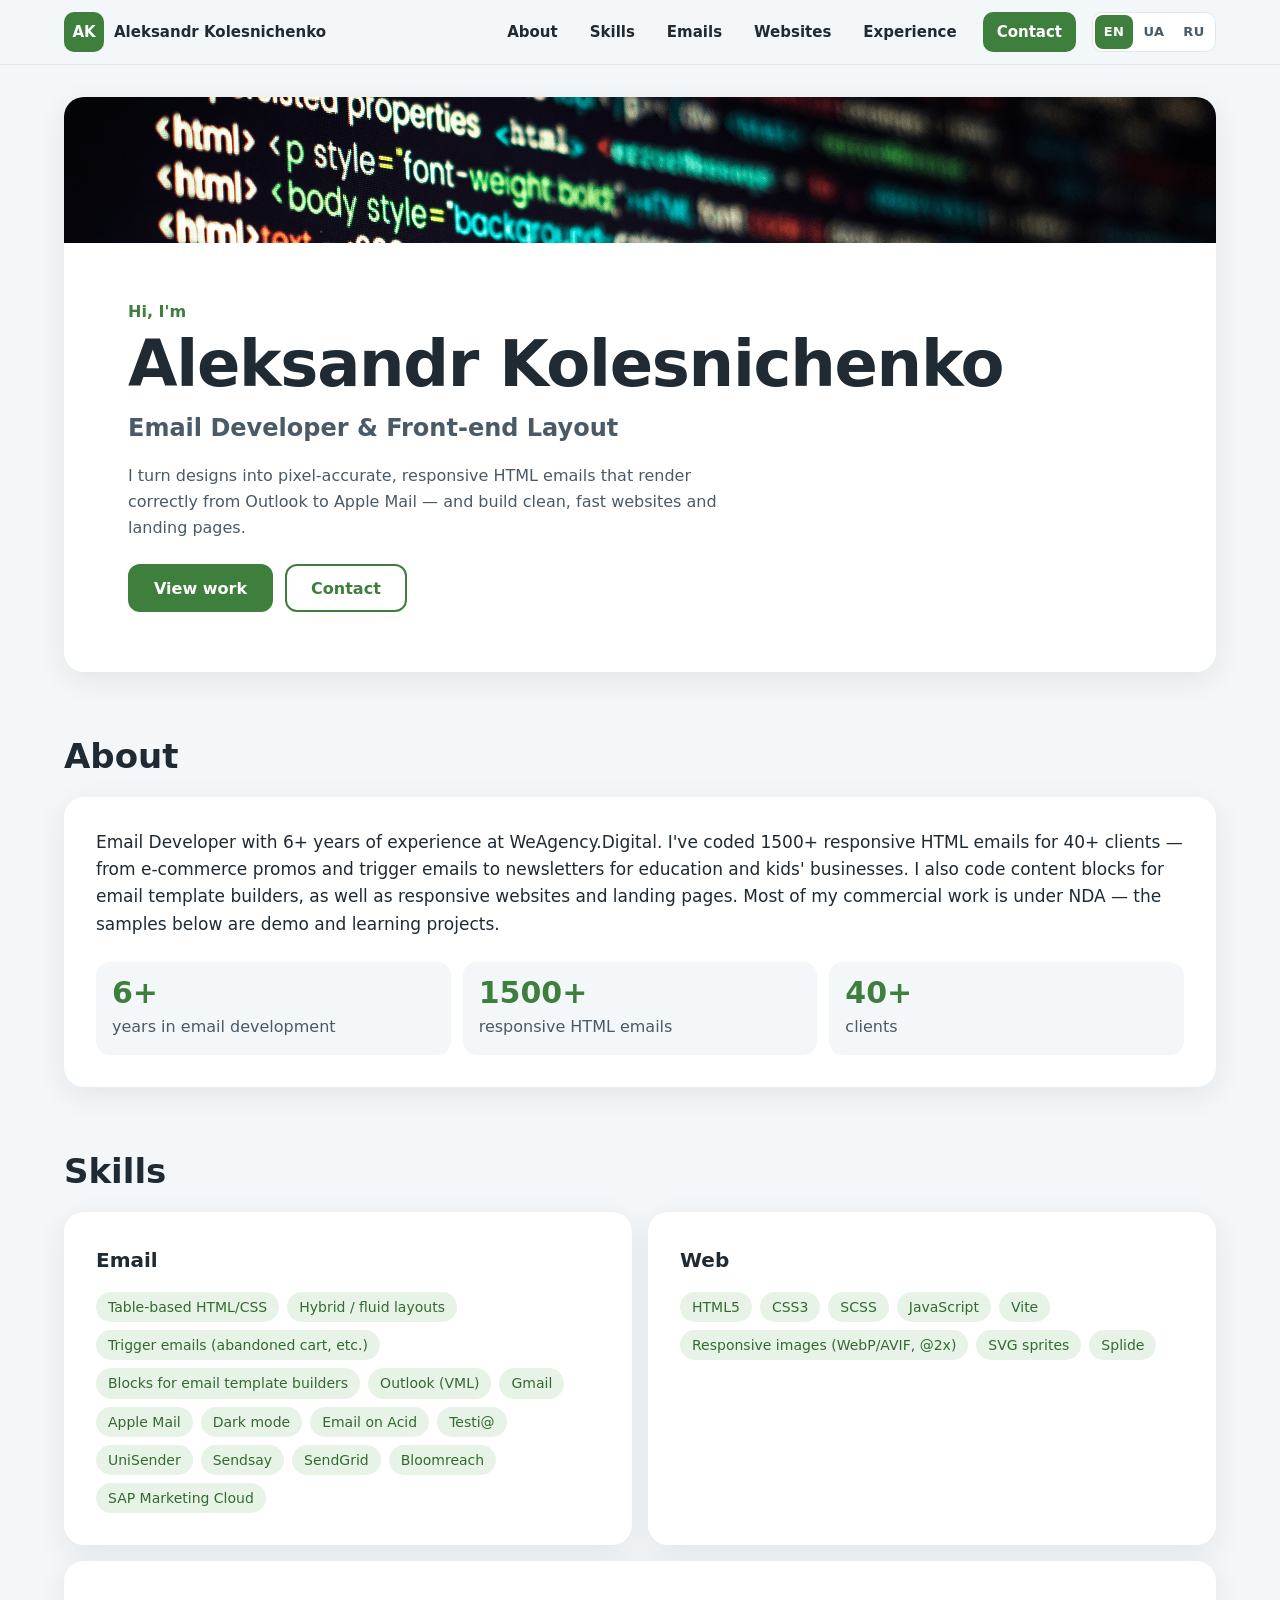
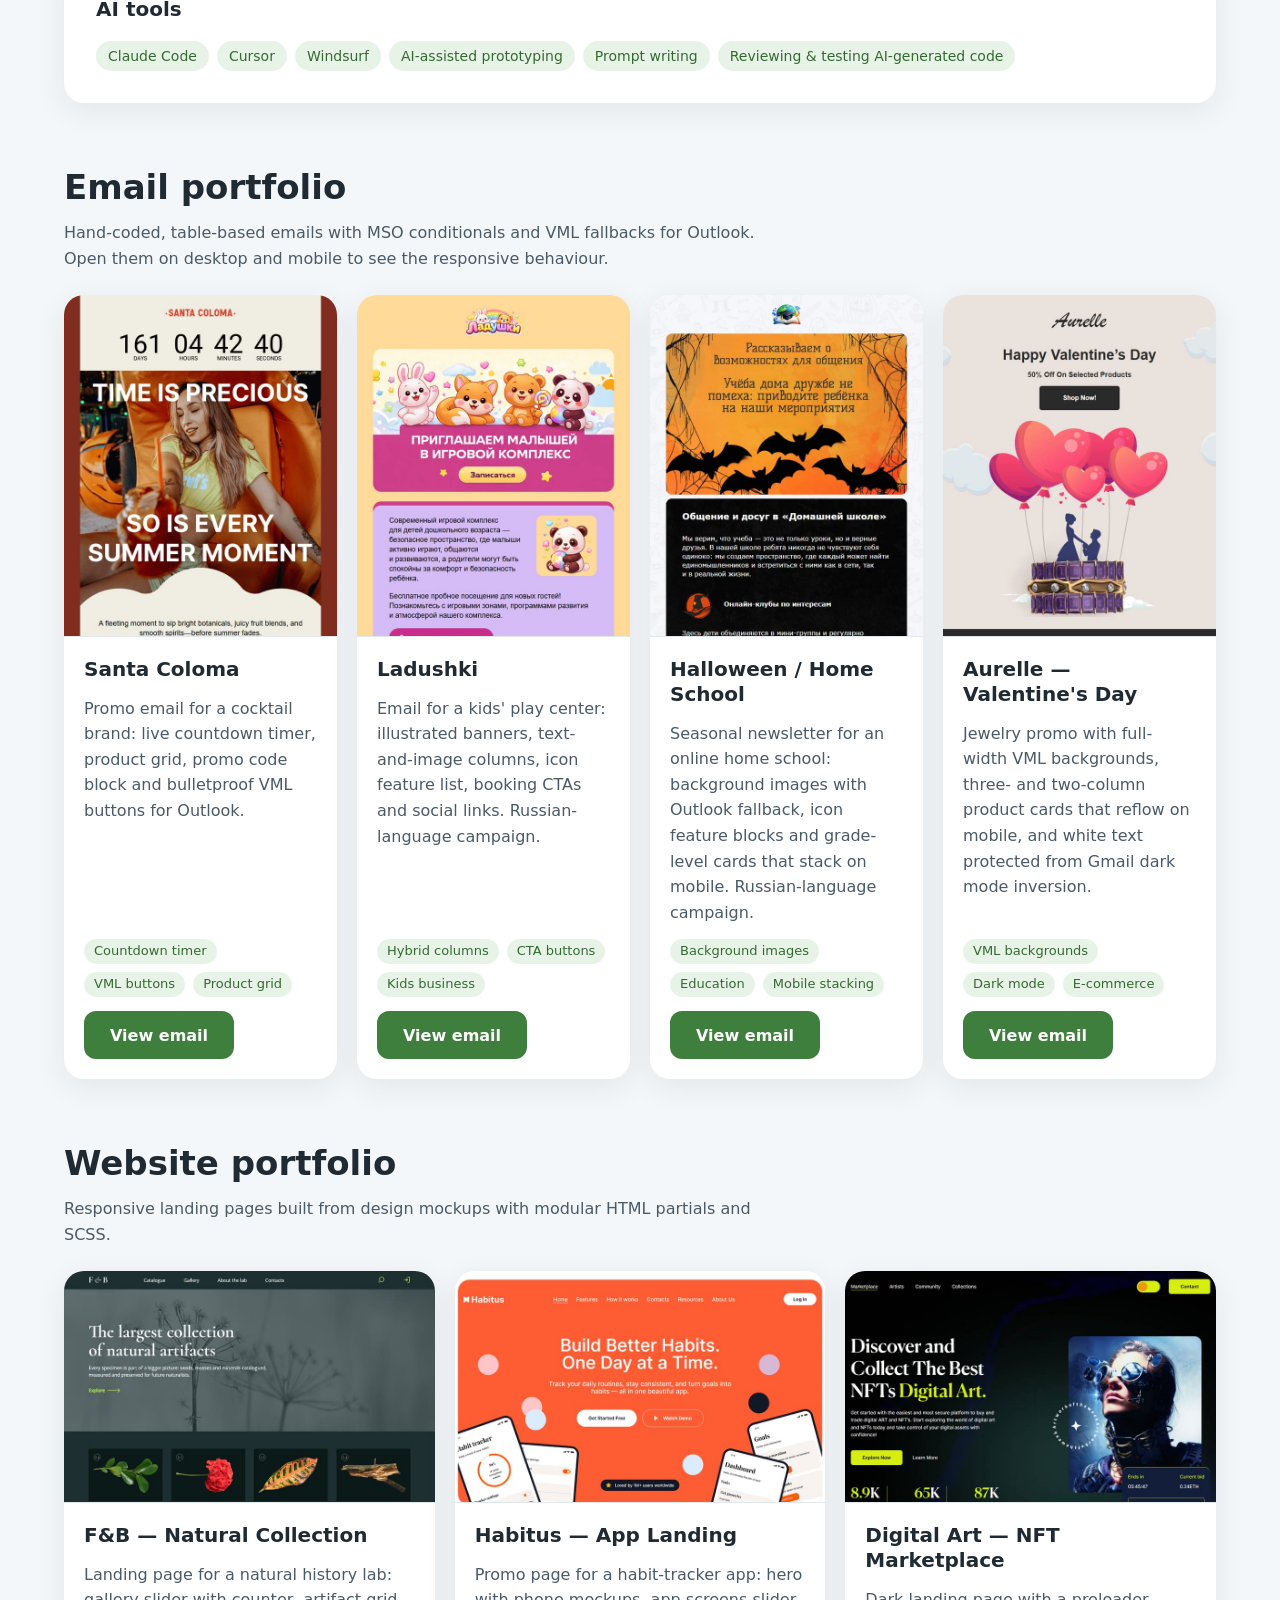
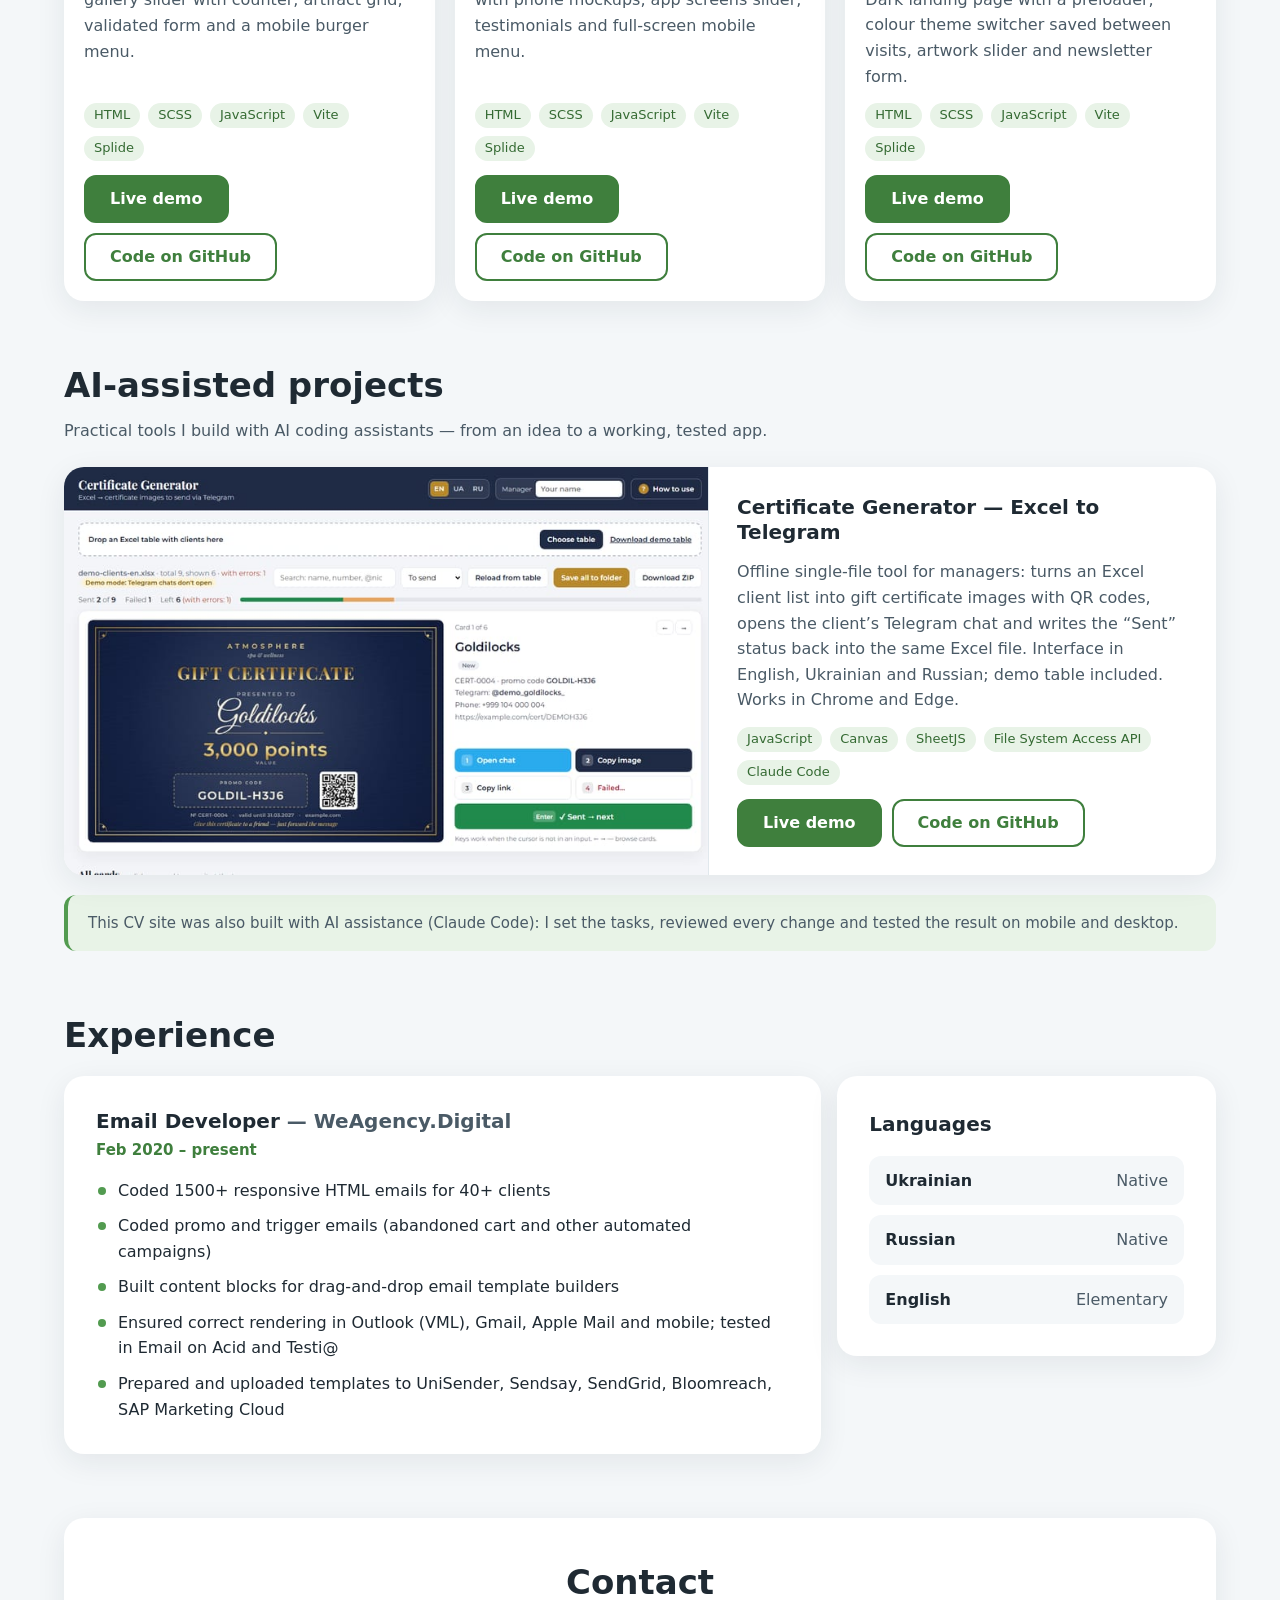
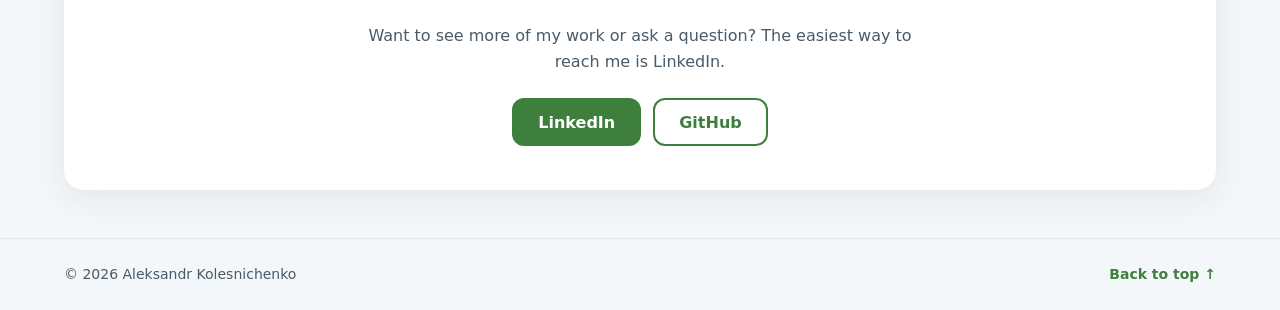
==== commit 9e73552e: "Note that this CV site was built with AI assistance (EN/UA/RU)" ====
--- a/index.html
+++ b/index.html
@@ -297,6 +297,7 @@
 						</div>
 					</li>
 				</ul>
+				<p class="ai-note">This CV site was also built with AI assistance (Claude Code): I set the tasks, reviewed every change and tested the result on mobile and desktop.</p>
 			</div>
 		</section>
 
--- a/css/style.css
+++ b/css/style.css
@@ -570,6 +570,16 @@
 	gap: 10px;
 }
 
+.ai-note {
+	margin-top: 20px;
+	padding: 16px 20px;
+	border-left: 4px solid var(--accent);
+	border-radius: 12px;
+	font-size: 15px;
+	color: var(--text-muted);
+	background-color: var(--accent-soft);
+}
+
 .works-ai .work_img {
 	aspect-ratio: 16 / 10;
 	object-fit: cover;
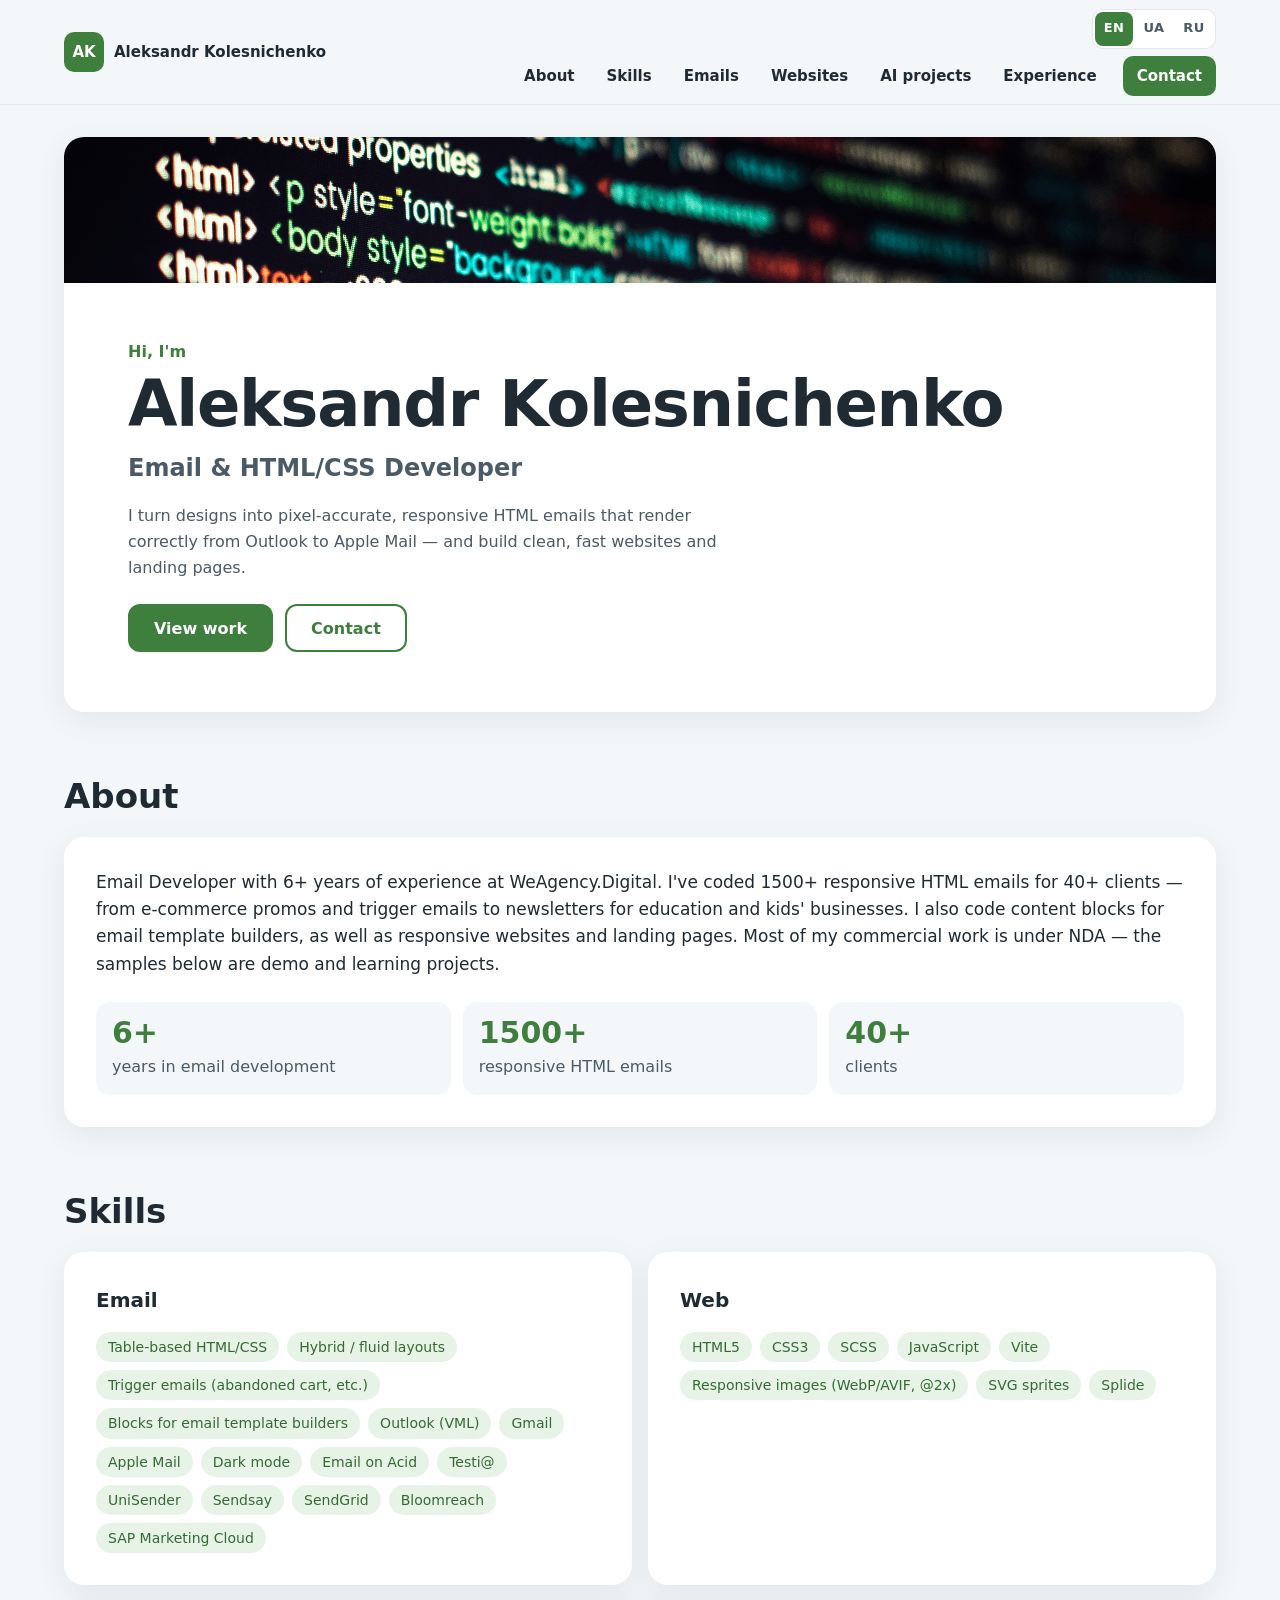
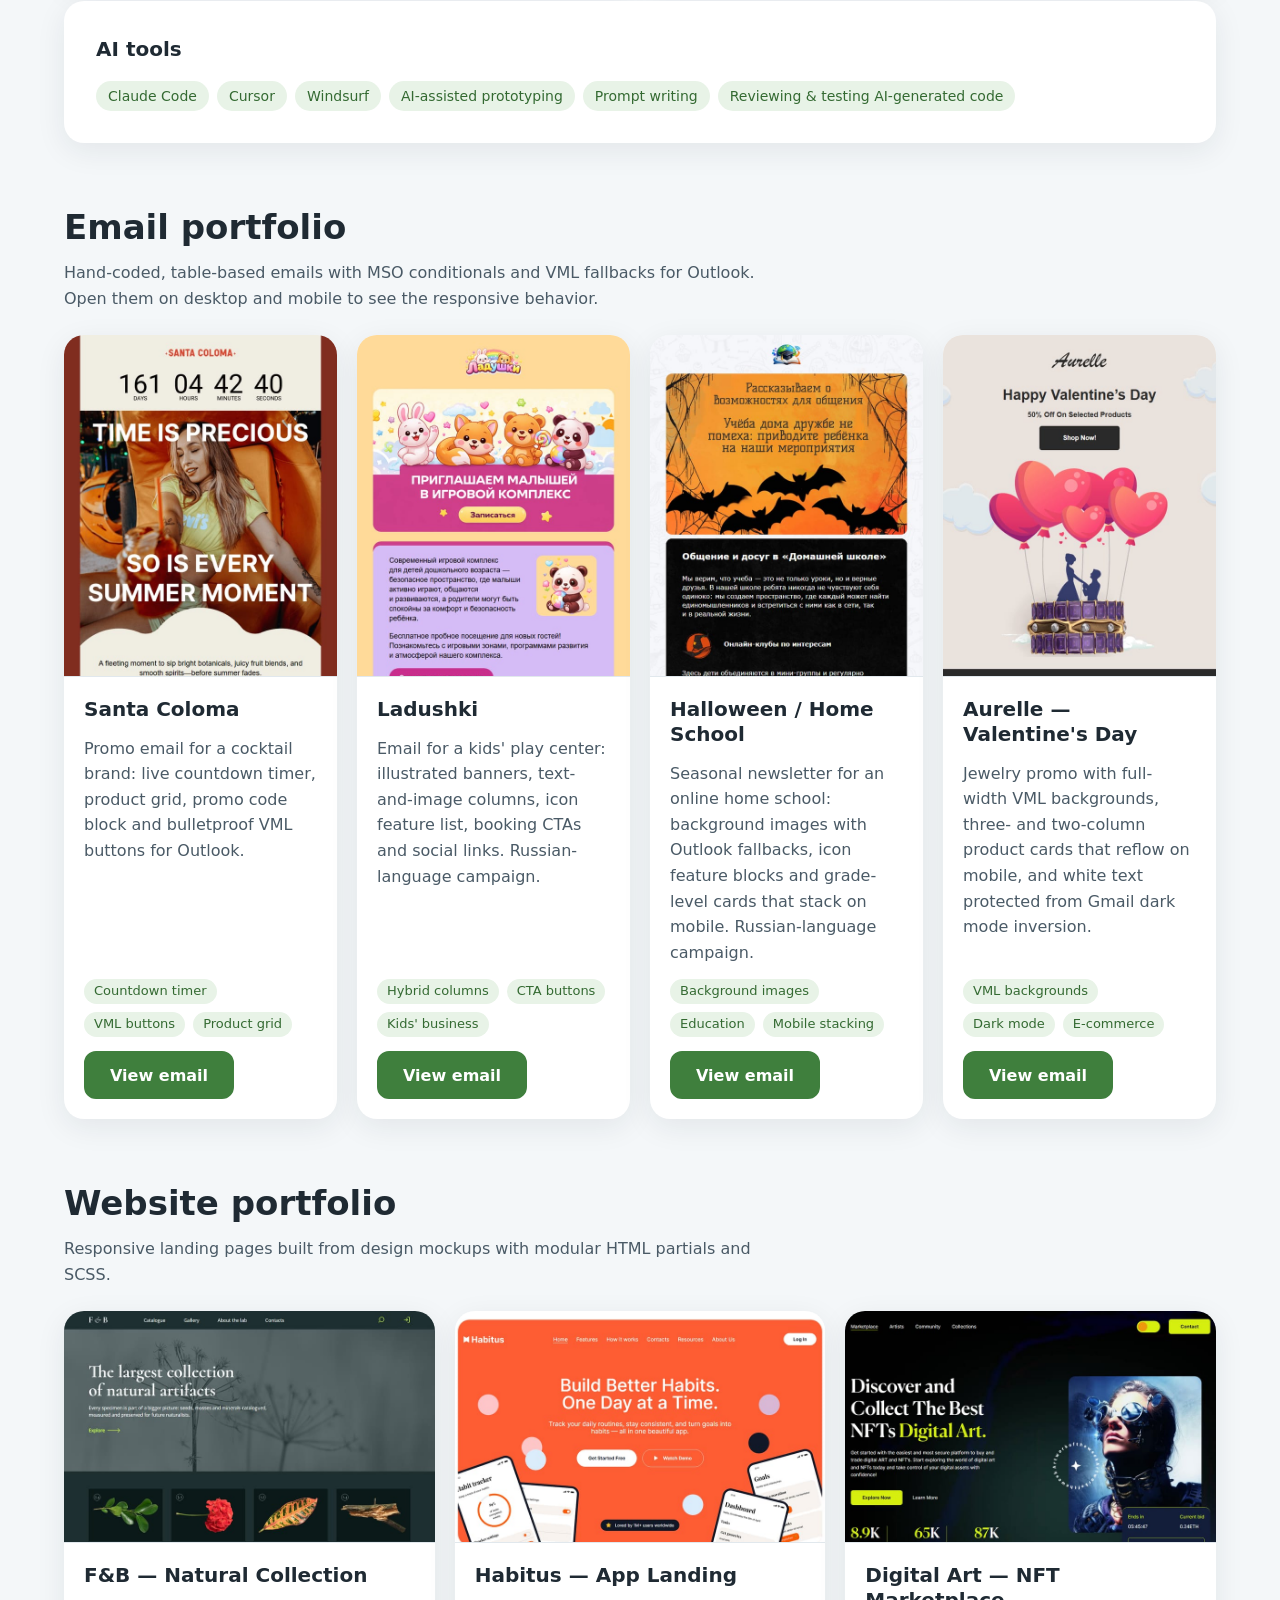
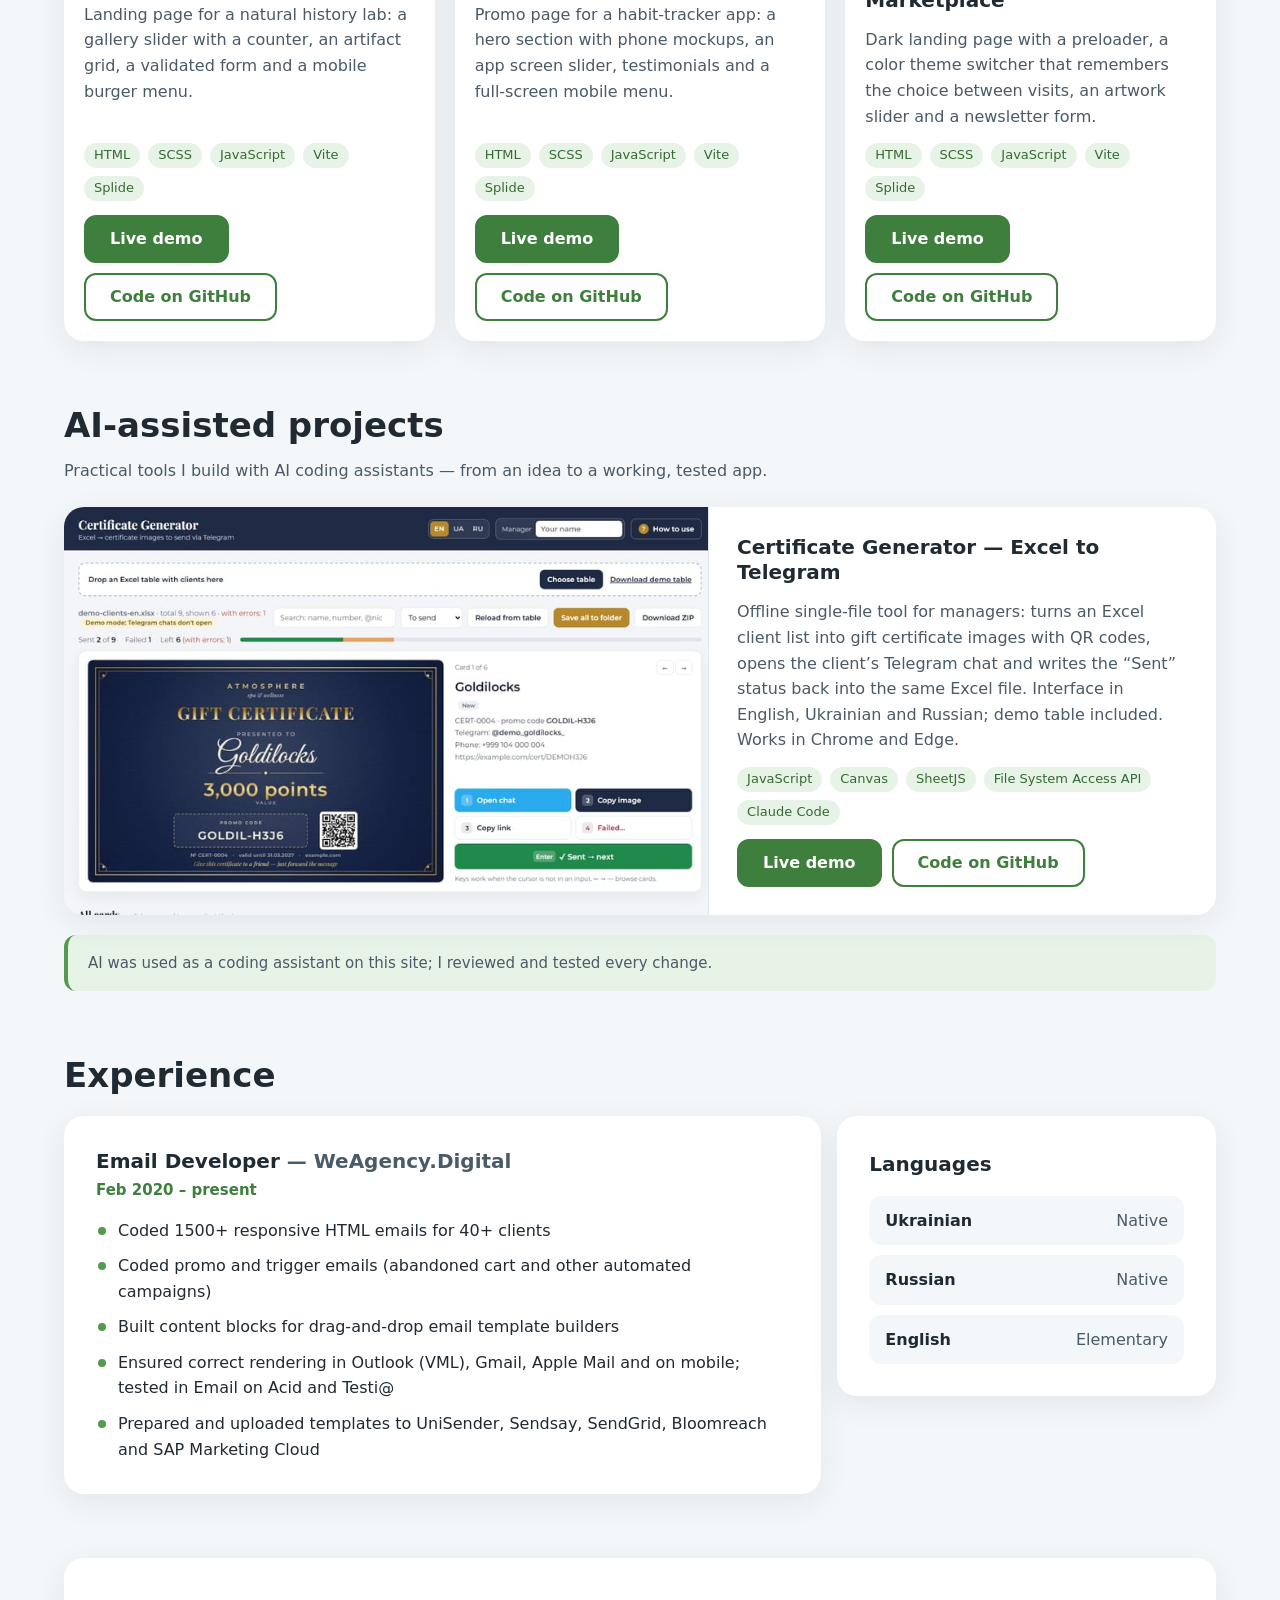
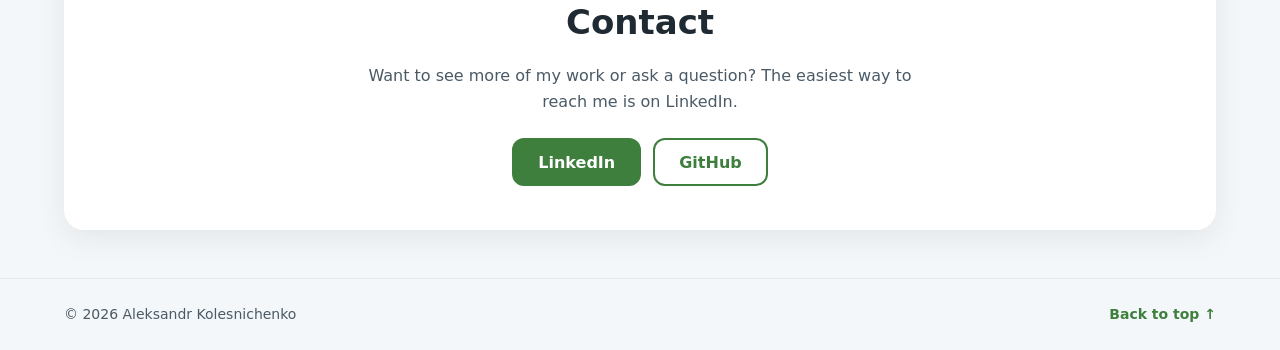
==== commit 387a3088: "Add AI projects to the menu, polish English copy, folder links - Menu item for #ai-projects (EN/UA/R" ====
--- a/index.html
+++ b/index.html
@@ -4,23 +4,24 @@
 <head>
 	<meta charset="utf-8">
 	<meta name="viewport" content="width=device-width, initial-scale=1">
-	<title>Aleksandr Kolesnichenko — Email Developer &amp; Front-end Layout</title>
+	<title>Aleksandr Kolesnichenko — Email &amp; HTML/CSS Developer</title>
 	<meta name="description" content="Email Developer with 6+ years of experience: 1500+ responsive HTML emails for 40+ clients, plus responsive websites and landing pages. Portfolio and CV.">
 	<meta name="author" content="Aleksandr Kolesnichenko">
 	<meta name="theme-color" content="#f4f7f9">
 
 	<meta property="og:type" content="website">
 	<meta property="og:site_name" content="Aleksandr Kolesnichenko">
-	<meta property="og:title" content="Aleksandr Kolesnichenko — Email Developer &amp; Front-end Layout">
+	<meta property="og:title" content="Aleksandr Kolesnichenko — Email &amp; HTML/CSS Developer">
 	<meta property="og:description" content="6+ years, 1500+ responsive HTML emails for 40+ clients. Email and website portfolio.">
 	<meta property="og:url" content="https://kolesander-2020.github.io/">
 	<meta property="og:image" content="https://kolesander-2020.github.io/img/og-image.png">
 	<meta property="og:image:width" content="1200">
 	<meta property="og:image:height" content="630">
-	<meta property="og:image:alt" content="Aleksandr Kolesnichenko — Email Developer &amp; Front-end Layout">
+	<meta property="og:image:alt" content="Aleksandr Kolesnichenko — Email &amp; HTML/CSS Developer">
 	<meta property="og:locale" content="en_US">
 	<meta name="twitter:card" content="summary_large_image">
 
+	<link rel="canonical" href="https://kolesander-2020.github.io/">
 	<link rel="alternate" hreflang="en" href="https://kolesander-2020.github.io/">
 	<link rel="alternate" hreflang="uk" href="https://kolesander-2020.github.io/uk/">
 	<link rel="alternate" hreflang="ru" href="https://kolesander-2020.github.io/ru/">
@@ -42,9 +43,9 @@
 			</a>
 
 			<ul class="lang-switch" aria-label="Language">
-				<li><a class="lang-switch_link" href="index.html" lang="en" hreflang="en" aria-current="page" title="English">EN</a></li>
-				<li><a class="lang-switch_link" href="uk/index.html" lang="uk" hreflang="uk" title="Українська">UA</a></li>
-				<li><a class="lang-switch_link" href="ru/index.html" lang="ru" hreflang="ru" title="Русский">RU</a></li>
+				<li><a class="lang-switch_link" href="./" lang="en" hreflang="en" aria-current="page" title="English">EN</a></li>
+				<li><a class="lang-switch_link" href="uk/" lang="uk" hreflang="uk" title="Українська">UA</a></li>
+				<li><a class="lang-switch_link" href="ru/" lang="ru" hreflang="ru" title="Русский">RU</a></li>
 			</ul>
 
 			<button class="burger js-burger" type="button" aria-label="Open menu" data-label-open="Open menu" data-label-close="Close menu" aria-expanded="false" aria-controls="nav">
@@ -57,6 +58,7 @@
 					<li><a class="nav_link" href="#skills">Skills</a></li>
 					<li><a class="nav_link" href="#emails">Emails</a></li>
 					<li><a class="nav_link" href="#websites">Websites</a></li>
+					<li><a class="nav_link" href="#ai-projects">AI projects</a></li>
 					<li><a class="nav_link" href="#experience">Experience</a></li>
 					<li><a class="nav_link nav_link-accent" href="#contact">Contact</a></li>
 				</ul>
@@ -72,7 +74,7 @@
 					<div class="hero_body">
 						<p class="hero_kicker">Hi, I'm</p>
 						<h1 class="hero_title" id="hero-title">Aleksandr Kolesnichenko</h1>
-						<p class="hero_role">Email Developer &amp; Front-end Layout</p>
+						<p class="hero_role">Email &amp; HTML/CSS Developer</p>
 						<p class="hero_text">I turn designs into pixel-accurate, responsive HTML emails that render correctly from Outlook to Apple Mail — and build clean, fast websites and landing pages.</p>
 						<div class="hero_actions">
 							<a class="btn btn-primary" href="#emails">View work</a>
@@ -152,7 +154,7 @@
 		<section class="section" id="emails" aria-labelledby="emails-title">
 			<div class="container">
 				<h2 class="section_title" id="emails-title">Email portfolio</h2>
-				<p class="section_lead">Hand-coded, table-based emails with MSO conditionals and VML fallbacks for Outlook. Open them on desktop and mobile to see the responsive behaviour.</p>
+				<p class="section_lead">Hand-coded, table-based emails with MSO conditionals and VML fallbacks for Outlook. Open them on desktop and mobile to see the responsive behavior.</p>
 				<ul class="works works-emails">
 					<li class="card work">
 						<img class="work_img" src="img/email_santa.jpg" width="600" height="750" loading="lazy" alt="Santa Coloma email: brand logo, countdown timer and a summer cocktail photo">
@@ -175,7 +177,7 @@
 							<ul class="tags tags-small">
 								<li class="tag">Hybrid columns</li>
 								<li class="tag">CTA buttons</li>
-								<li class="tag">Kids business</li>
+								<li class="tag">Kids' business</li>
 							</ul>
 							<a class="btn btn-primary work_btn" href="emails/Ladushki/Ladushki.html" target="_blank" rel="noopener">View email<span class="visually-hidden"> Ladushki (opens in a new tab)</span></a>
 						</div>
@@ -184,7 +186,7 @@
 						<img class="work_img" src="img/email_halloween.jpg" width="600" height="750" loading="lazy" alt="Halloween-themed email for an online home school">
 						<div class="work_body">
 							<h3 class="work_title">Halloween / Home School</h3>
-							<p class="work_text">Seasonal newsletter for an online home school: background images with Outlook fallback, icon feature blocks and grade-level cards that stack on mobile. Russian-language campaign.</p>
+							<p class="work_text">Seasonal newsletter for an online home school: background images with Outlook fallbacks, icon feature blocks and grade-level cards that stack on mobile. Russian-language campaign.</p>
 							<ul class="tags tags-small">
 								<li class="tag">Background images</li>
 								<li class="tag">Education</li>
@@ -219,7 +221,7 @@
 						<img class="work_img" src="img/site_fb.jpg" width="800" height="500" loading="lazy" alt="F&amp;B natural artifacts collection landing page">
 						<div class="work_body">
 							<h3 class="work_title">F&amp;B — Natural Collection</h3>
-							<p class="work_text">Landing page for a natural history lab: gallery slider with counter, artifact grid, validated form and a mobile burger menu.</p>
+							<p class="work_text">Landing page for a natural history lab: a gallery slider with a counter, an artifact grid, a validated form and a mobile burger menu.</p>
 							<ul class="tags tags-small">
 								<li class="tag">HTML</li>
 								<li class="tag">SCSS</li>
@@ -234,10 +236,10 @@
 						</div>
 					</li>
 					<li class="card work">
-						<img class="work_img" src="img/site_habitus.jpg" width="800" height="500" loading="lazy" alt="Habitus habit tracker app landing page with phone mockups">
+						<img class="work_img" src="img/site_habitus.jpg" width="800" height="500" loading="lazy" alt="Habitus habit-tracker app landing page with phone mockups">
 						<div class="work_body">
 							<h3 class="work_title">Habitus — App Landing</h3>
-							<p class="work_text">Promo page for a habit-tracker app: hero with phone mockups, app screens slider, testimonials and full-screen mobile menu.</p>
+							<p class="work_text">Promo page for a habit-tracker app: a hero section with phone mockups, an app screen slider, testimonials and a full-screen mobile menu.</p>
 							<ul class="tags tags-small">
 								<li class="tag">HTML</li>
 								<li class="tag">SCSS</li>
@@ -255,7 +257,7 @@
 						<img class="work_img" src="img/site_marketplace.jpg" width="800" height="500" loading="lazy" alt="Digital Art NFT marketplace landing page with a dark hero section">
 						<div class="work_body">
 							<h3 class="work_title">Digital Art — NFT Marketplace</h3>
-							<p class="work_text">Dark landing page with a preloader, colour theme switcher saved between visits, artwork slider and newsletter form.</p>
+							<p class="work_text">Dark landing page with a preloader, a color theme switcher that remembers the choice between visits, an artwork slider and a newsletter form.</p>
 							<ul class="tags tags-small">
 								<li class="tag">HTML</li>
 								<li class="tag">SCSS</li>
@@ -297,7 +299,7 @@
 						</div>
 					</li>
 				</ul>
-				<p class="ai-note">This CV site was also built with AI assistance (Claude Code): I set the tasks, reviewed every change and tested the result on mobile and desktop.</p>
+				<p class="ai-note">AI was used as a coding assistant on this site; I reviewed and tested every change.</p>
 			</div>
 		</section>
 
@@ -314,8 +316,8 @@
 							<li>Coded 1500+ responsive HTML emails for 40+ clients</li>
 							<li>Coded promo and trigger emails (abandoned cart and other automated campaigns)</li>
 							<li>Built content blocks for drag-and-drop email template builders</li>
-							<li>Ensured correct rendering in Outlook (VML), Gmail, Apple Mail and mobile; tested in Email on Acid and Testi@</li>
-							<li>Prepared and uploaded templates to UniSender, Sendsay, SendGrid, Bloomreach, SAP Marketing Cloud</li>
+							<li>Ensured correct rendering in Outlook (VML), Gmail, Apple Mail and on mobile; tested in Email on Acid and Testi@</li>
+							<li>Prepared and uploaded templates to UniSender, Sendsay, SendGrid, Bloomreach and SAP Marketing Cloud</li>
 						</ul>
 					</article>
 
@@ -335,7 +337,7 @@
 			<div class="container">
 				<div class="card contact">
 					<h2 class="section_title" id="contact-title">Contact</h2>
-					<p class="contact_text">Want to see more of my work or ask a question? The easiest way to reach me is LinkedIn.</p>
+					<p class="contact_text">Want to see more of my work or ask a question? The easiest way to reach me is on LinkedIn.</p>
 					<div class="contact_actions">
 						<a class="btn btn-primary" href="https://www.linkedin.com/in/aleksandr-kolesnichenko-676724246/" target="_blank" rel="noopener">LinkedIn<span class="visually-hidden"> (opens in a new tab)</span></a>
 						<a class="btn btn-outline" href="https://github.com/KOLESANDER-2020" target="_blank" rel="noopener">GitHub<span class="visually-hidden"> (opens in a new tab)</span></a>
--- a/css/style.css
+++ b/css/style.css
@@ -787,18 +787,41 @@
    ========================================================================== */
 
 @media (min-width: 1024px) {
+	:root {
+		--header-h: 104px;
+	}
+
 	.burger {
 		display: none;
 	}
 
+	/* language switcher sits in its own row above the menu, so the 7 links keep full size */
+	.header_inner {
+		display: grid;
+		grid-template-columns: auto 1fr;
+		grid-template-areas:
+			"logo lang"
+			"logo nav";
+		align-items: center;
+		row-gap: 6px;
+		column-gap: 24px;
+		padding-top: 8px;
+		padding-bottom: 8px;
+	}
+
+	.logo {
+		grid-area: logo;
+	}
+
 	.lang-switch {
-		order: 2;
+		grid-area: lang;
+		justify-self: end;
 		margin-left: 0;
 	}
 
 	.nav {
-		order: 1;
-		margin-left: auto;
+		grid-area: nav;
+		justify-self: end;
 		display: block;
 		position: static;
 		padding: 0;
@@ -828,6 +851,11 @@
 		background-color: var(--accent-hover);
 	}
 
+	.nav_link,
+	.logo_name {
+		white-space: nowrap;
+	}
+
 	.work-wide {
 		flex-direction: row;
 	}
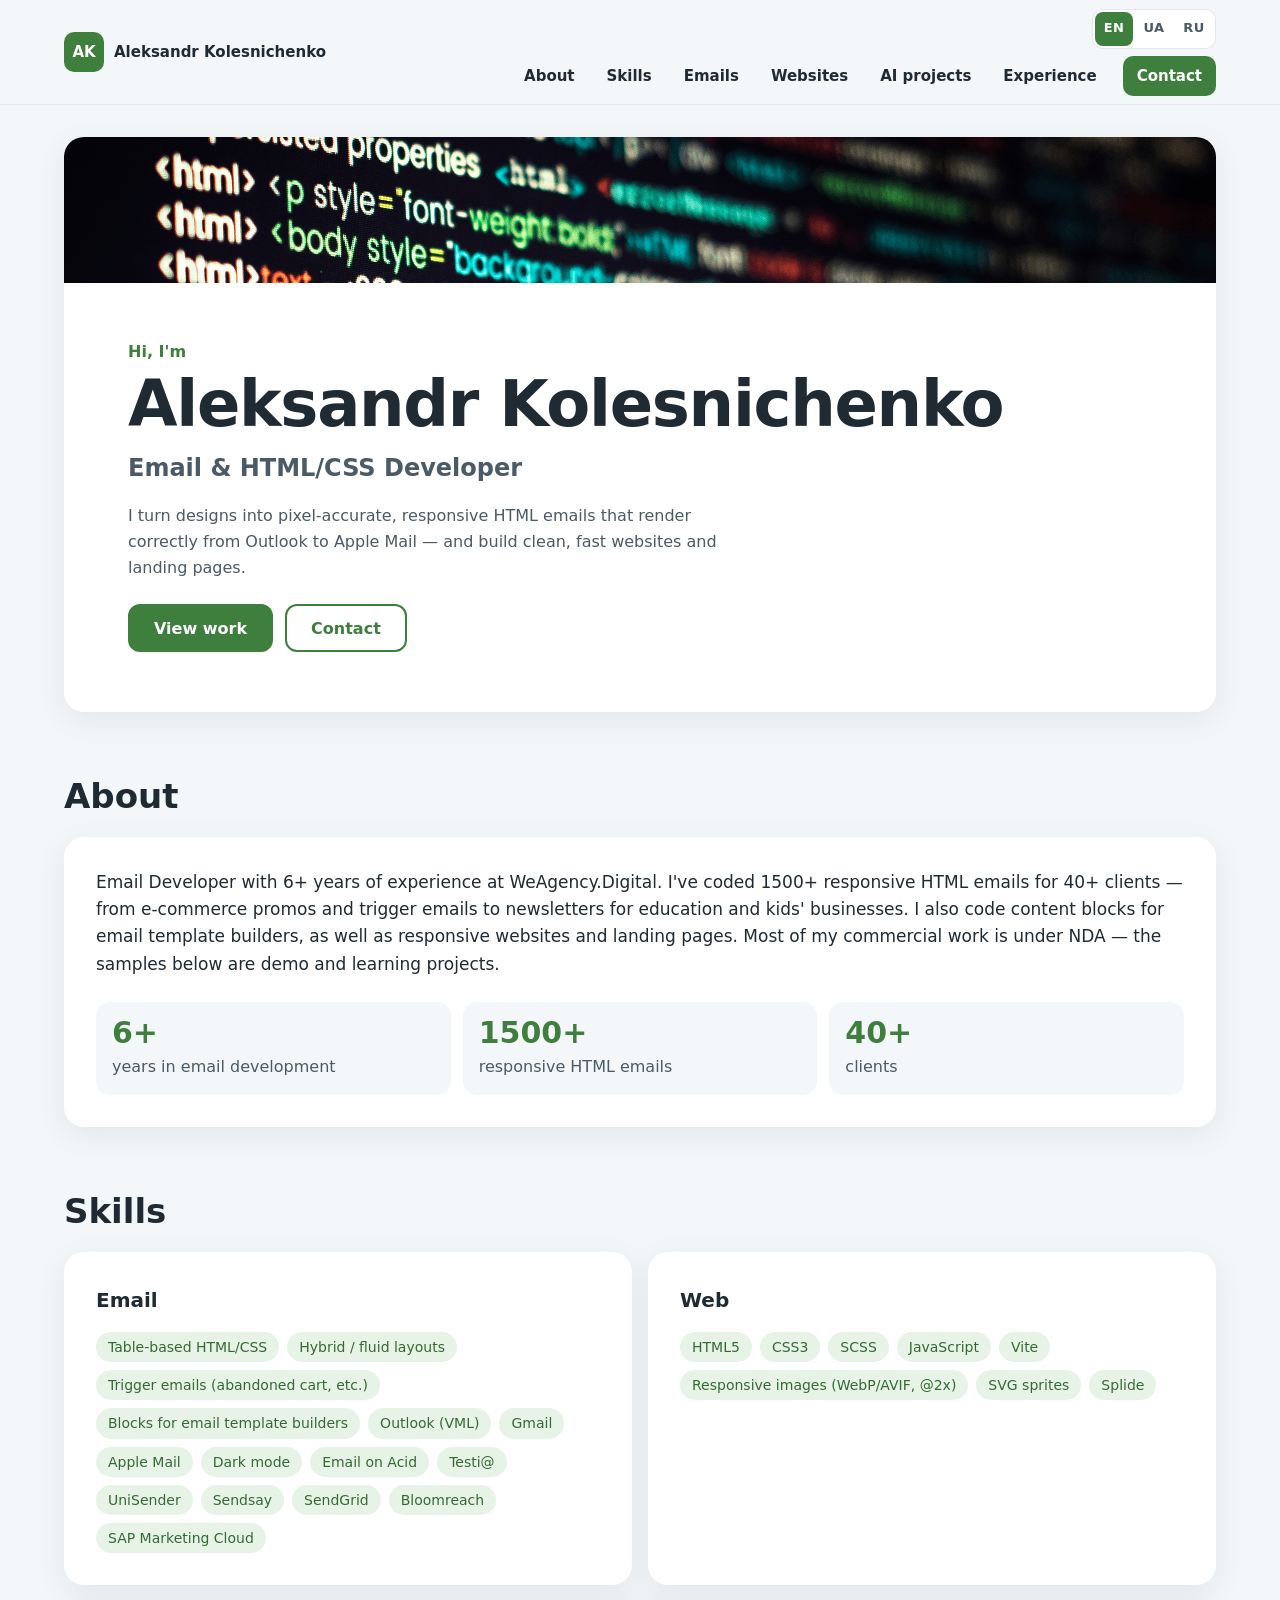
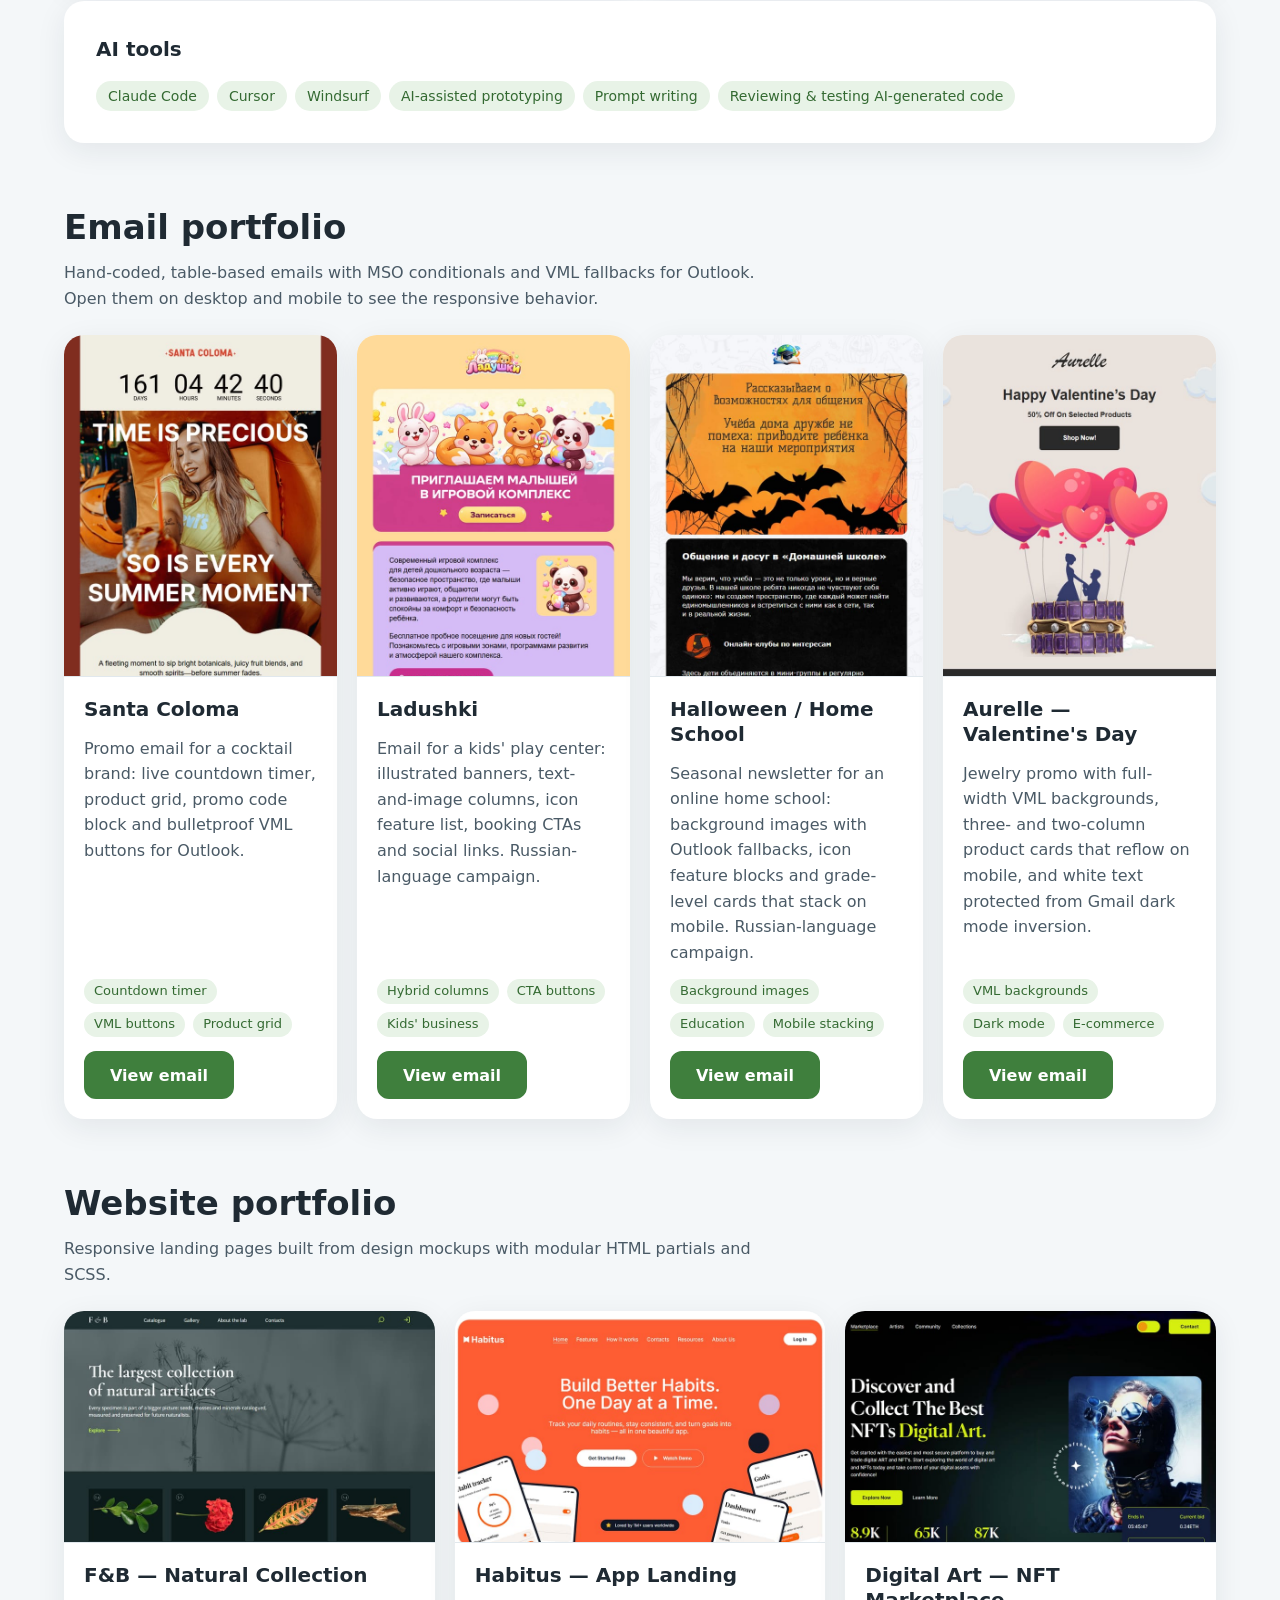
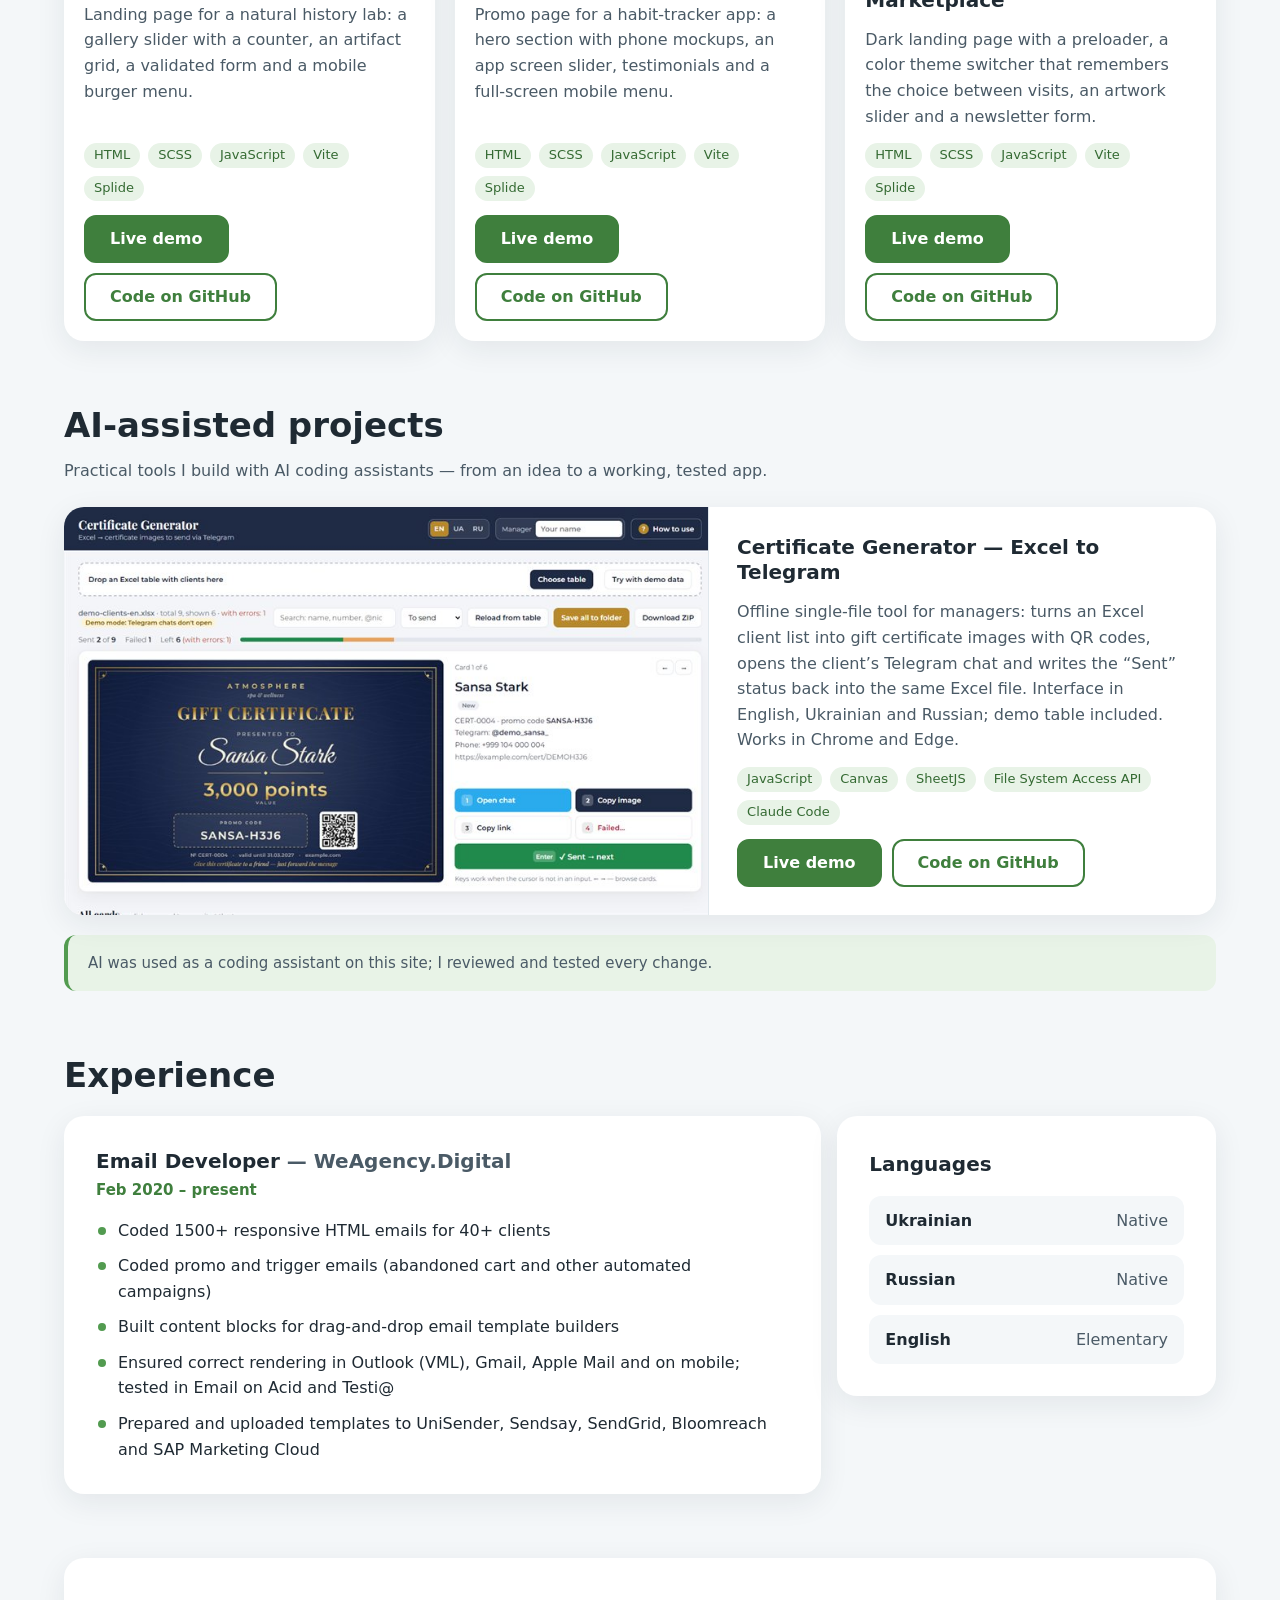
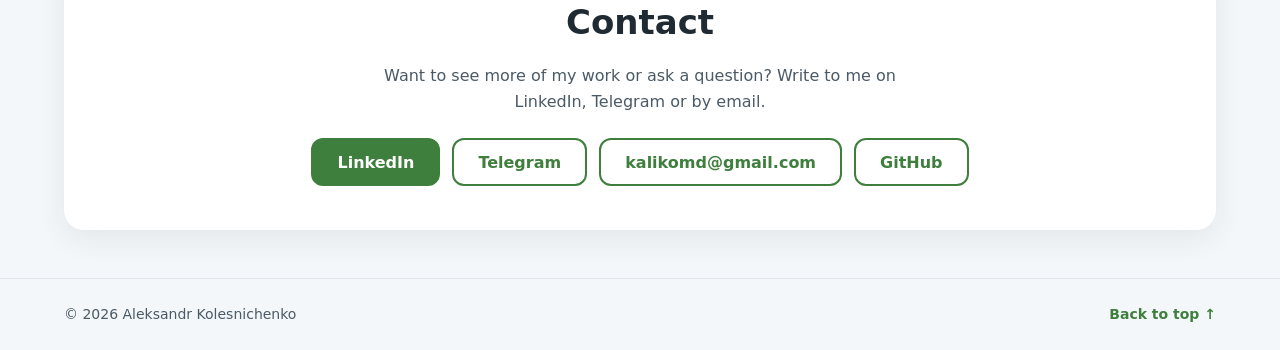
==== commit fbf6945d: "Add Telegram and email to contacts (EN/UA/RU)" ====
--- a/index.html
+++ b/index.html
@@ -337,9 +337,11 @@
 			<div class="container">
 				<div class="card contact">
 					<h2 class="section_title" id="contact-title">Contact</h2>
-					<p class="contact_text">Want to see more of my work or ask a question? The easiest way to reach me is on LinkedIn.</p>
+					<p class="contact_text">Want to see more of my work or ask a question? Write to me on LinkedIn, Telegram or by email.</p>
 					<div class="contact_actions">
 						<a class="btn btn-primary" href="https://www.linkedin.com/in/aleksandr-kolesnichenko-676724246/" target="_blank" rel="noopener">LinkedIn<span class="visually-hidden"> (opens in a new tab)</span></a>
+						<a class="btn btn-outline" href="https://t.me/Kolesander" target="_blank" rel="noopener">Telegram<span class="visually-hidden"> (opens in a new tab)</span></a>
+						<a class="btn btn-outline" href="mailto:kalikomd@gmail.com">kalikomd@gmail.com</a>
 						<a class="btn btn-outline" href="https://github.com/KOLESANDER-2020" target="_blank" rel="noopener">GitHub<span class="visually-hidden"> (opens in a new tab)</span></a>
 					</div>
 				</div>
